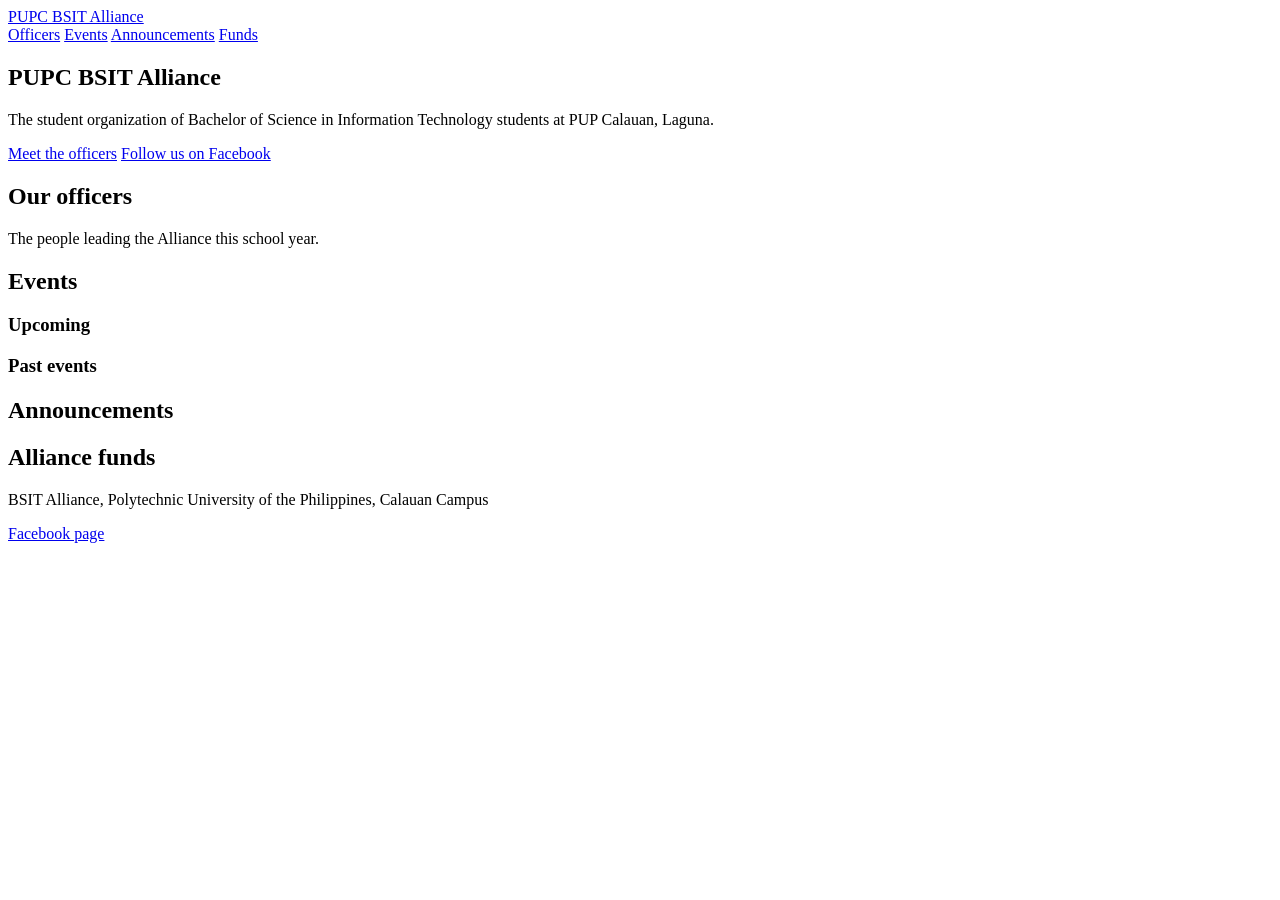
==== index.html @ ad805ae3 "feat: add page structure (hero, officers, events, announcements, funds)" ====
<!DOCTYPE html>
<html lang="en">
<head>
  <meta charset="UTF-8">
  <meta name="viewport" content="width=device-width, initial-scale=1">
  <title>PUPC BSIT Alliance</title>
  <meta name="description" content="Official website of the BSIT Alliance, Polytechnic University of the Philippines Calauan campus.">
  <link rel="preconnect" href="https://fonts.googleapis.com">
  <link rel="preconnect" href="https://fonts.gstatic.com" crossorigin>
  <link href="https://fonts.googleapis.com/css2?family=Sora:wght@600;700;800&family=Source+Sans+3:wght@400;600&display=swap" rel="stylesheet">
  <link rel="stylesheet" href="css/style.css">
</head>
<body>
  <header class="topbar">
    <a class="brand" href="#top">PUPC BSIT Alliance</a>
    <nav aria-label="Main">
      <a href="#officers">Officers</a>
      <a href="#events">Events</a>
      <a href="#announcements">Announcements</a>
      <a href="#funds">Funds</a>
    </nav>
  </header>

  <main id="top">
    <section class="hero">
      <div class="wrap">
        <h1>PUPC BSIT Alliance</h1>
        <p class="lead">The student organization of Bachelor of Science in Information Technology students at PUP Calauan, Laguna.</p>
        <div class="actions">
          <a class="btn primary" href="#officers">Meet the officers</a>
          <a class="btn" id="fb-link" href="#" target="_blank" rel="noopener">Follow us on Facebook</a>
        </div>
      </div>
    </section>

    <section id="officers" class="section wrap">
      <h2>Our officers</h2>
      <p class="section-note">The people leading the Alliance this school year.</p>
      <div id="officer-grid" class="officer-grid"></div>
    </section>

    <section id="events" class="section band">
      <div class="wrap">
        <h2>Events</h2>
        <h3>Upcoming</h3>
        <ul id="events-upcoming" class="event-list"></ul>
        <h3>Past events</h3>
        <ul id="events-done" class="event-list"></ul>
      </div>
    </section>

    <section id="announcements" class="section wrap">
      <h2>Announcements</h2>
      <div id="announcement-list"></div>
    </section>

    <section id="funds" class="section band">
      <div class="wrap">
        <h2>Alliance funds</h2>
        <p class="section-note" id="funds-note"></p>
        <dl id="funds-summary" class="funds"></dl>
      </div>
    </section>
  </main>

  <footer class="footer">
    <div class="wrap">
      <p>BSIT Alliance, Polytechnic University of the Philippines, Calauan Campus</p>
      <p><a id="fb-link-footer" href="#" target="_blank" rel="noopener">Facebook page</a></p>
    </div>
  </footer>

  <script src="data/data.js"></script>
  <script src="js/main.js"></script>
</body>
</html>
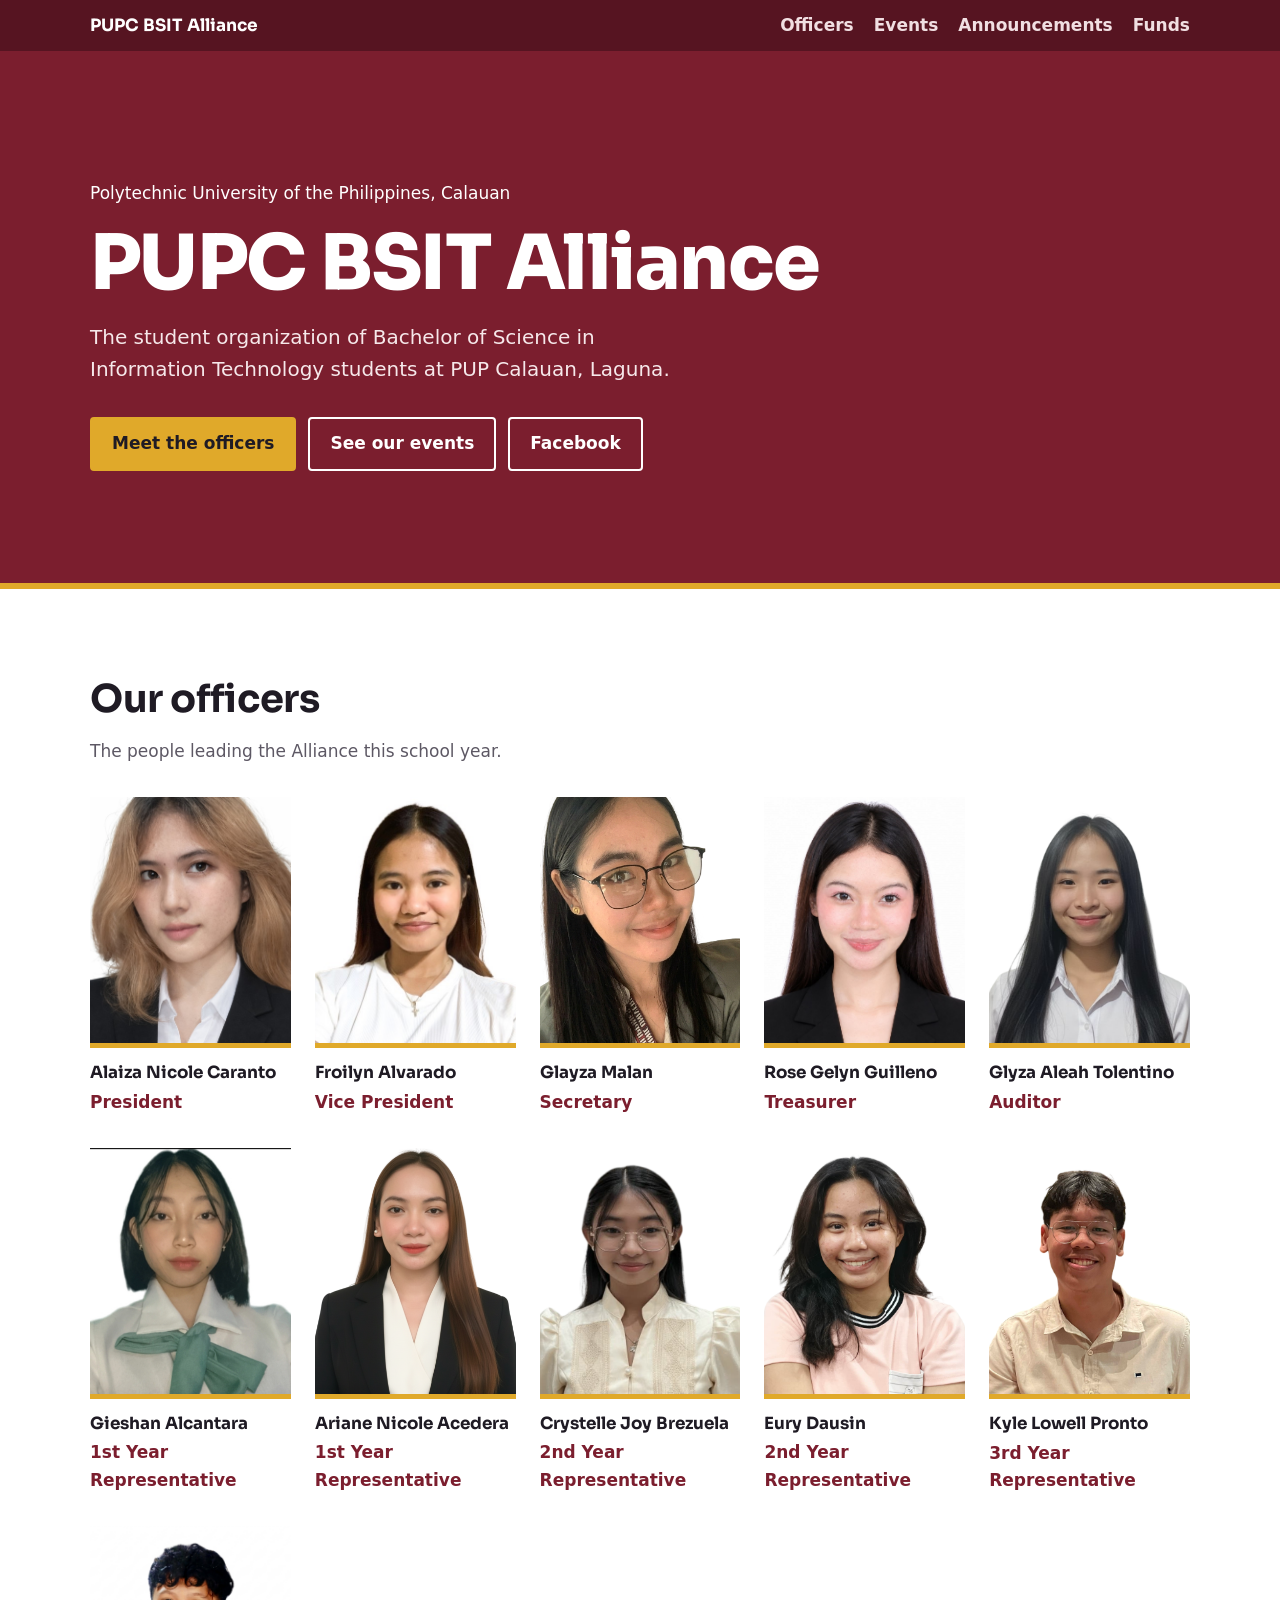
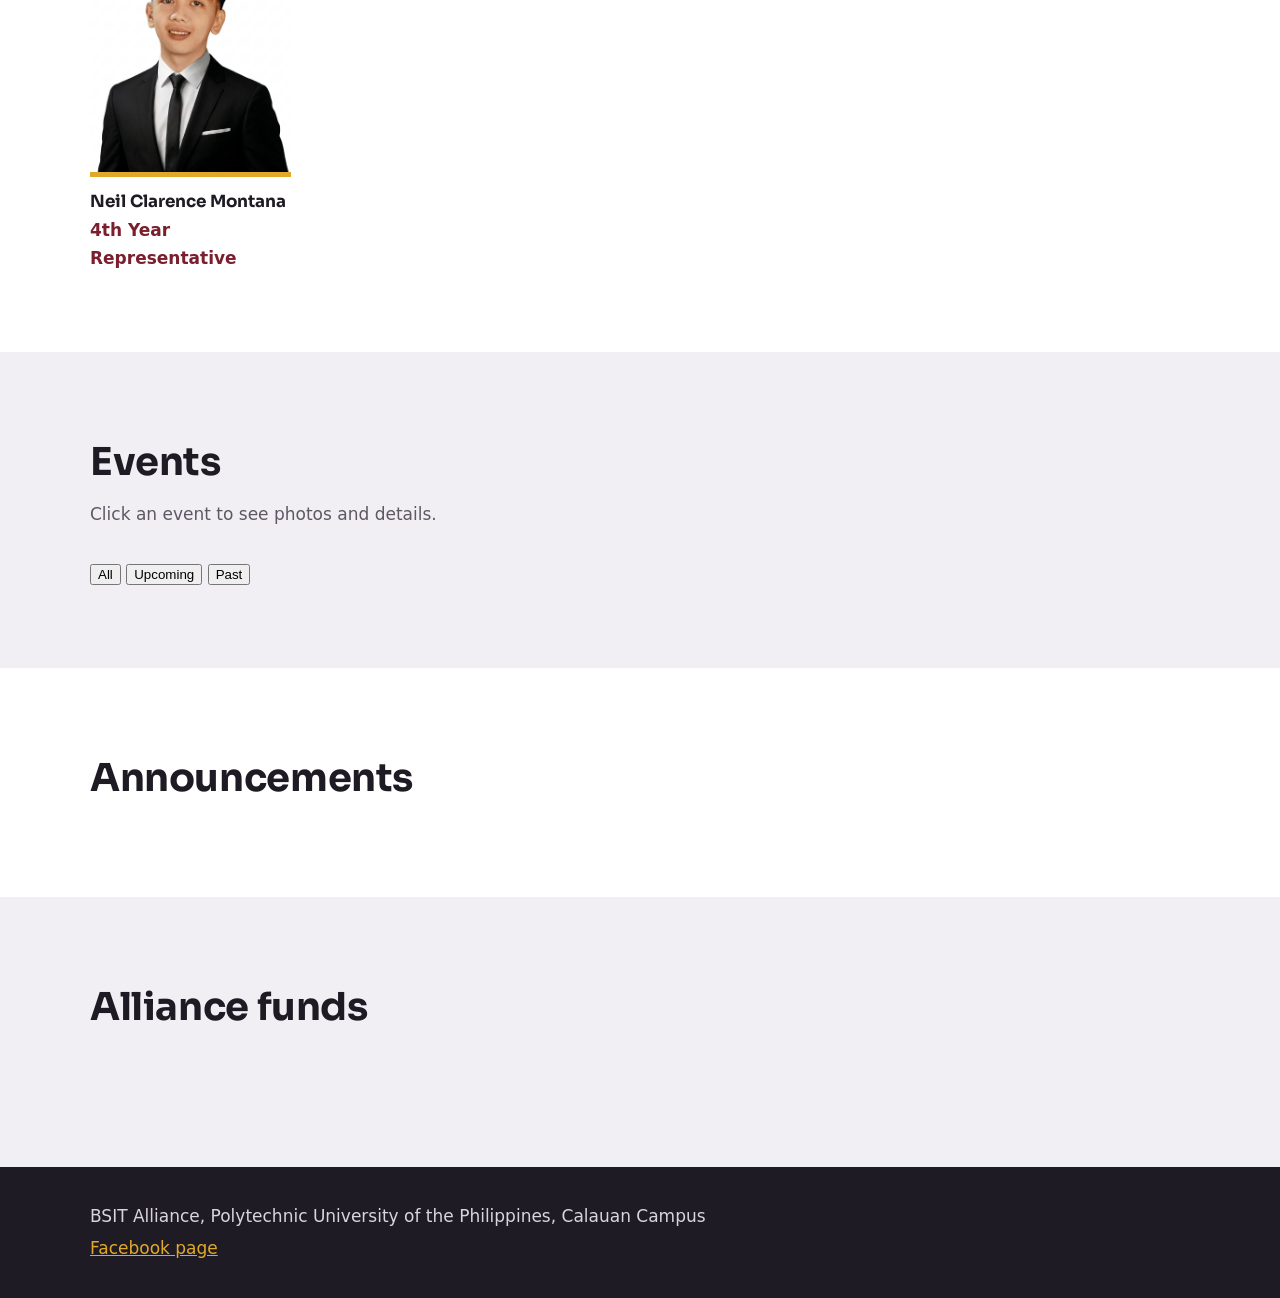
==== commit f880288b: "add hero motto, event modal, funds bar markup" ====
--- a/index.html
+++ b/index.html
@@ -11,6 +11,7 @@
   <link rel="stylesheet" href="css/style.css">
 </head>
 <body>
+  <div id="progress" aria-hidden="true"></div>
   <header class="topbar">
     <a class="brand" href="#top">PUPC BSIT Alliance</a>
     <nav aria-label="Main">
@@ -22,43 +23,52 @@
   </header>
 
   <main id="top">
-    <section class="hero">
-      <div class="wrap">
+    <section class="hero" id="hero">
+      <div class="glyphs" id="glyphs" aria-hidden="true"></div>
+      <div class="wrap hero-inner">
+        <p class="eyebrow">Polytechnic University of the Philippines, Calauan</p>
         <h1>PUPC BSIT Alliance</h1>
+        <p class="motto" id="motto" aria-label="Our motto"></p>
         <p class="lead">The student organization of Bachelor of Science in Information Technology students at PUP Calauan, Laguna.</p>
         <div class="actions">
           <a class="btn primary" href="#officers">Meet the officers</a>
-          <a class="btn" id="fb-link" href="#" target="_blank" rel="noopener">Follow us on Facebook</a>
+          <a class="btn" href="#events">See our events</a>
+          <a class="btn" id="fb-link" href="#" target="_blank" rel="noopener">Facebook</a>
         </div>
       </div>
     </section>
 
-    <section id="officers" class="section wrap">
+    <section id="officers" class="section wrap reveal">
       <h2>Our officers</h2>
       <p class="section-note">The people leading the Alliance this school year.</p>
       <div id="officer-grid" class="officer-grid"></div>
     </section>
 
     <section id="events" class="section band">
-      <div class="wrap">
+      <div class="wrap reveal">
         <h2>Events</h2>
-        <h3>Upcoming</h3>
-        <ul id="events-upcoming" class="event-list"></ul>
-        <h3>Past events</h3>
-        <ul id="events-done" class="event-list"></ul>
+        <p class="section-note">Click an event to see photos and details.</p>
+        <div class="tabs" role="group" aria-label="Filter events">
+          <button class="tab on" data-filter="all">All</button>
+          <button class="tab" data-filter="upcoming">Upcoming</button>
+          <button class="tab" data-filter="done">Past</button>
+        </div>
+        <div id="event-grid" class="event-grid"></div>
       </div>
     </section>
 
-    <section id="announcements" class="section wrap">
+    <section id="announcements" class="section wrap reveal">
       <h2>Announcements</h2>
       <div id="announcement-list"></div>
     </section>
 
     <section id="funds" class="section band">
-      <div class="wrap">
+      <div class="wrap reveal">
         <h2>Alliance funds</h2>
         <p class="section-note" id="funds-note"></p>
         <dl id="funds-summary" class="funds"></dl>
+        <div class="bar" aria-hidden="true"><i id="funds-bar"></i></div>
+        <p class="bar-label" id="funds-bar-label"></p>
       </div>
     </section>
   </main>
@@ -70,7 +80,23 @@
     </div>
   </footer>
 
+  <div class="modal" id="modal" hidden>
+    <div class="modal-box" role="dialog" aria-modal="true" aria-labelledby="m-title">
+      <button class="modal-close" id="m-close" aria-label="Close">&times;</button>
+      <div class="gallery">
+        <div class="g-main" id="g-main"></div>
+        <div class="g-thumbs" id="g-thumbs"></div>
+      </div>
+      <div class="m-text">
+        <span class="pill" id="m-status"></span>
+        <h3 id="m-title"></h3>
+        <p class="meta" id="m-date"></p>
+        <p id="m-desc"></p>
+      </div>
+    </div>
+  </div>
+
   <script src="data/data.js"></script>
   <script src="js/main.js"></script>
 </body>
-</html>
+</html>
--- a/css/style.css
+++ b/css/style.css
@@ -0,0 +1,79 @@
+:root {
+  --maroon: #7b1e2e;
+  --maroon-dark: #561421;
+  --gold: #e0a92a;
+  --ink: #1f1b24;
+  --muted: #5d5864;
+  --mist: #f1eff3;
+  --white: #ffffff;
+  --display: "Sora", "Segoe UI", system-ui, sans-serif;
+  --body: "Source Sans 3", "Segoe UI", system-ui, sans-serif;
+}
+
+*, *::before, *::after { box-sizing: border-box; }
+html { scroll-behavior: smooth; scroll-padding-top: 4.5rem; }
+body { margin: 0; font-family: var(--body); font-size: 1.0625rem; line-height: 1.6; color: var(--ink); background: var(--white); }
+a { color: var(--maroon); }
+:focus-visible { outline: 3px solid var(--gold); outline-offset: 3px; }
+.wrap { width: min(1100px, 100% - 2.5rem); margin-inline: auto; }
+
+/* Top bar */
+.topbar { position: sticky; top: 0; z-index: 10; display: flex; flex-wrap: wrap; align-items: center; justify-content: space-between; gap: .5rem 1.5rem; padding: .75rem max(1.25rem, calc((100% - 1100px) / 2)); background: var(--maroon-dark); }
+.brand { font-family: var(--display); font-weight: 700; color: var(--white); text-decoration: none; }
+.topbar nav { display: flex; flex-wrap: wrap; gap: 1.25rem; }
+.topbar nav a { color: #f1dfe2; text-decoration: none; font-weight: 600; }
+.topbar nav a:hover { color: var(--gold); }
+
+/* Hero */
+.hero { background: var(--maroon); color: var(--white); padding: clamp(3.5rem, 10vw, 7rem) 0; border-bottom: 6px solid var(--gold); }
+.hero h1 { font-family: var(--display); font-weight: 800; font-size: clamp(2.4rem, 7vw, 4.75rem); line-height: 1.05; margin: 0 0 1rem; letter-spacing: -0.02em; }
+.lead { max-width: 38rem; font-size: 1.25rem; margin: 0 0 2rem; color: #f6e8ea; }
+.actions { display: flex; flex-wrap: wrap; gap: .75rem; }
+.btn { display: inline-block; padding: .7rem 1.25rem; border: 2px solid var(--white); border-radius: 4px; color: var(--white); font-weight: 600; text-decoration: none; }
+.btn:hover { background: rgba(255,255,255,.14); }
+.btn.primary { background: var(--gold); border-color: var(--gold); color: var(--ink); }
+.btn.primary:hover { background: #f0bb44; }
+
+/* Sections */
+.section { padding: clamp(3rem, 7vw, 5rem) 0; }
+.section.wrap { padding-inline: 0; }
+.band { background: var(--mist); }
+h2 { font-family: var(--display); font-size: clamp(1.7rem, 4vw, 2.4rem); margin: 0 0 .5rem; letter-spacing: -0.01em; }
+h3 { font-family: var(--display); font-size: 1.15rem; margin: 2rem 0 .75rem; }
+.section-note { color: var(--muted); margin: 0 0 2rem; max-width: 38rem; }
+.empty { color: var(--muted); }
+
+/* Officers */
+.officer-grid { display: grid; grid-template-columns: repeat(auto-fill, minmax(190px, 1fr)); gap: 2rem 1.5rem; }
+.officer { margin: 0; }
+.officer-photo { aspect-ratio: 4 / 5; background: var(--maroon); border-bottom: 5px solid var(--gold); display: grid; place-items: center; overflow: hidden; }
+.officer-photo img { width: 100%; height: 100%; object-fit: cover; display: block; }
+.officer-initials { font-family: var(--display); font-weight: 700; font-size: 2.75rem; color: #f1dfe2; }
+.officer figcaption { padding-top: .75rem; display: flex; flex-direction: column; gap: .1rem; }
+.officer-name { font-family: var(--display); font-size: 1.05rem; }
+.officer-position { color: var(--maroon); font-weight: 600; }
+
+/* Events */
+.event-list { list-style: none; margin: 0; padding: 0; border-top: 1px solid #d6d2da; }
+.event-list li { display: flex; flex-wrap: wrap; justify-content: space-between; gap: .25rem 1.5rem; padding: .9rem 0; border-bottom: 1px solid #d6d2da; }
+.event-title { font-weight: 600; }
+.event-date { color: var(--muted); }
+
+/* Announcements */
+.announcement { padding: 1.25rem 0; border-bottom: 1px solid #e2dfe5; max-width: 42rem; }
+.announcement h3 { margin: 0 0 .25rem; }
+.announcement p { margin: .25rem 0; }
+.meta { color: var(--muted); font-size: .95rem; }
+
+/* Funds */
+.funds { display: grid; grid-template-columns: repeat(auto-fit, minmax(210px, 1fr)); gap: 1rem; margin: 0; }
+.funds div { background: var(--white); border-left: 5px solid var(--maroon); padding: 1rem 1.25rem; }
+.funds dt { color: var(--muted); font-weight: 600; }
+.funds dd { margin: .25rem 0 0; font-family: var(--display); font-weight: 700; font-size: 1.7rem; }
+
+/* Footer */
+.footer { background: var(--ink); color: #d9d5de; padding: 2rem 0; }
+.footer p { margin: .25rem 0; }
+.footer a { color: var(--gold); }
+
+@media (prefers-reduced-motion: reduce) { html { scroll-behavior: auto; } }
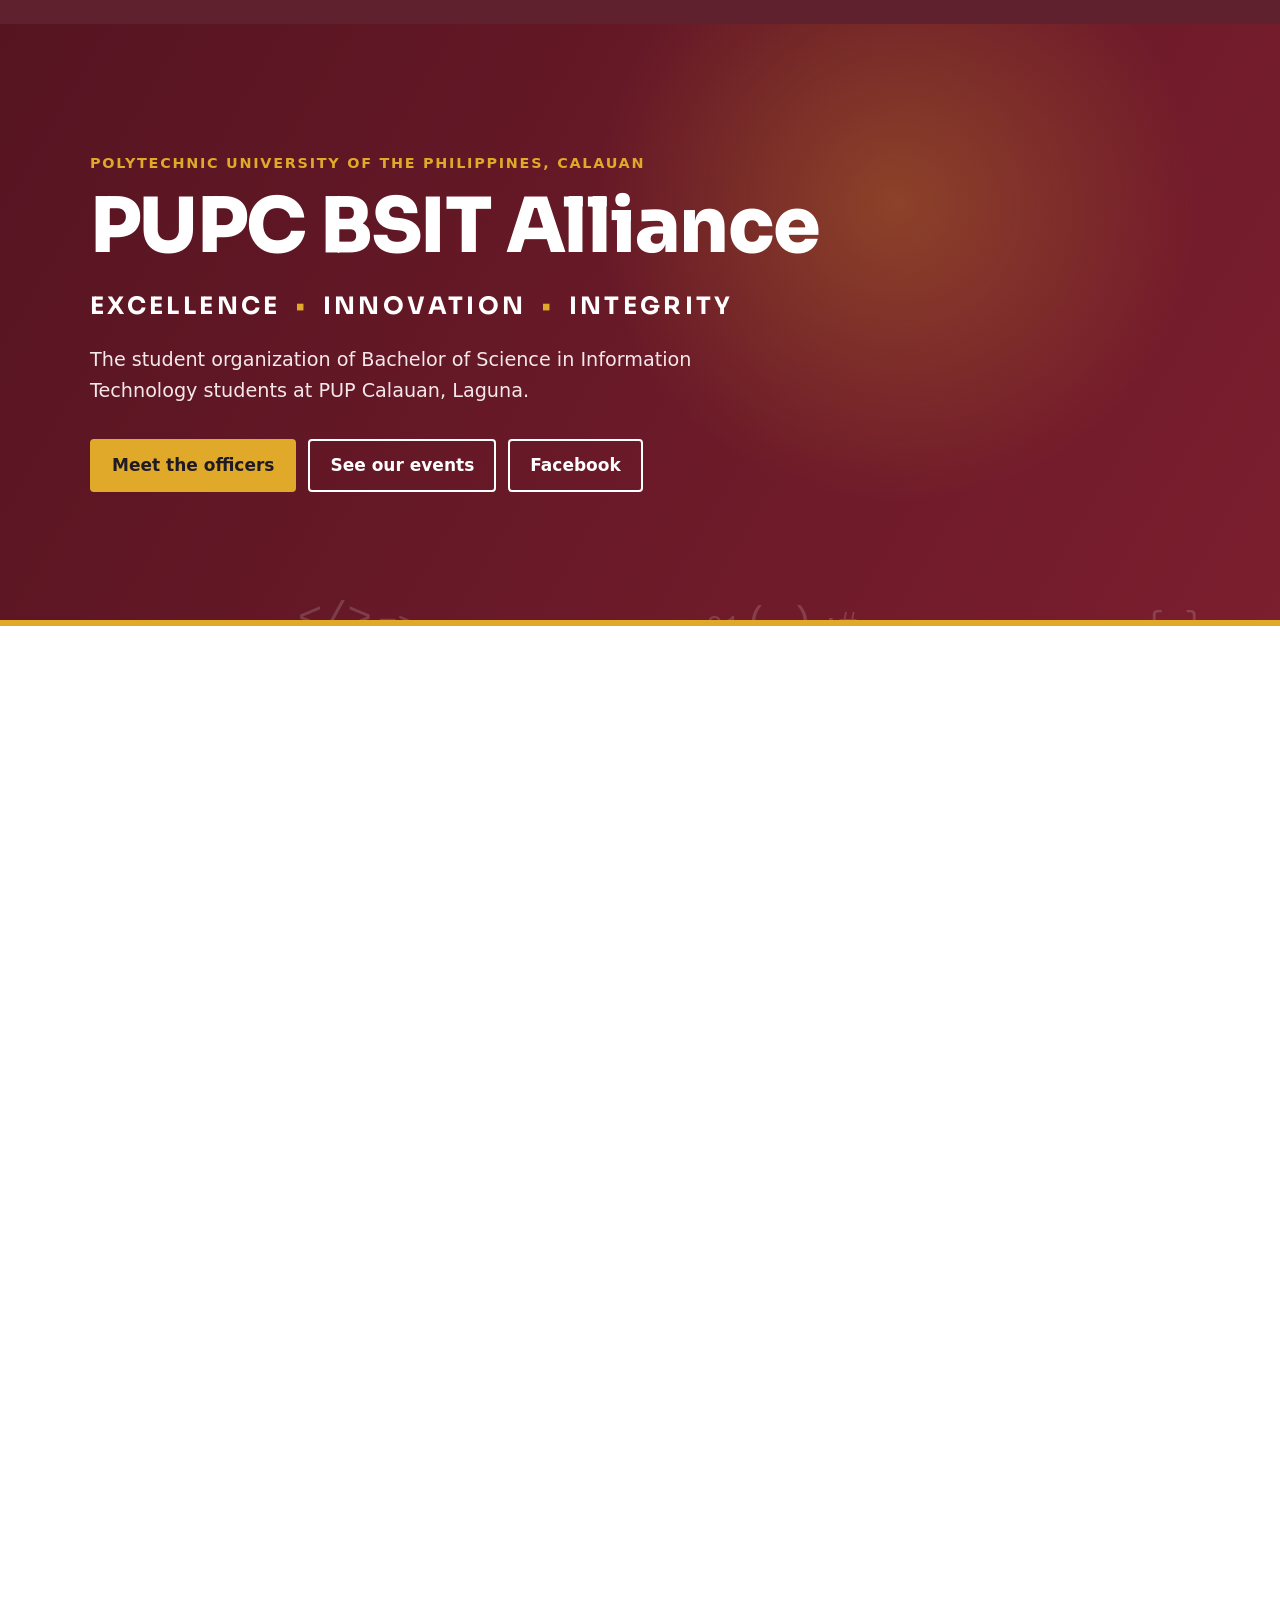
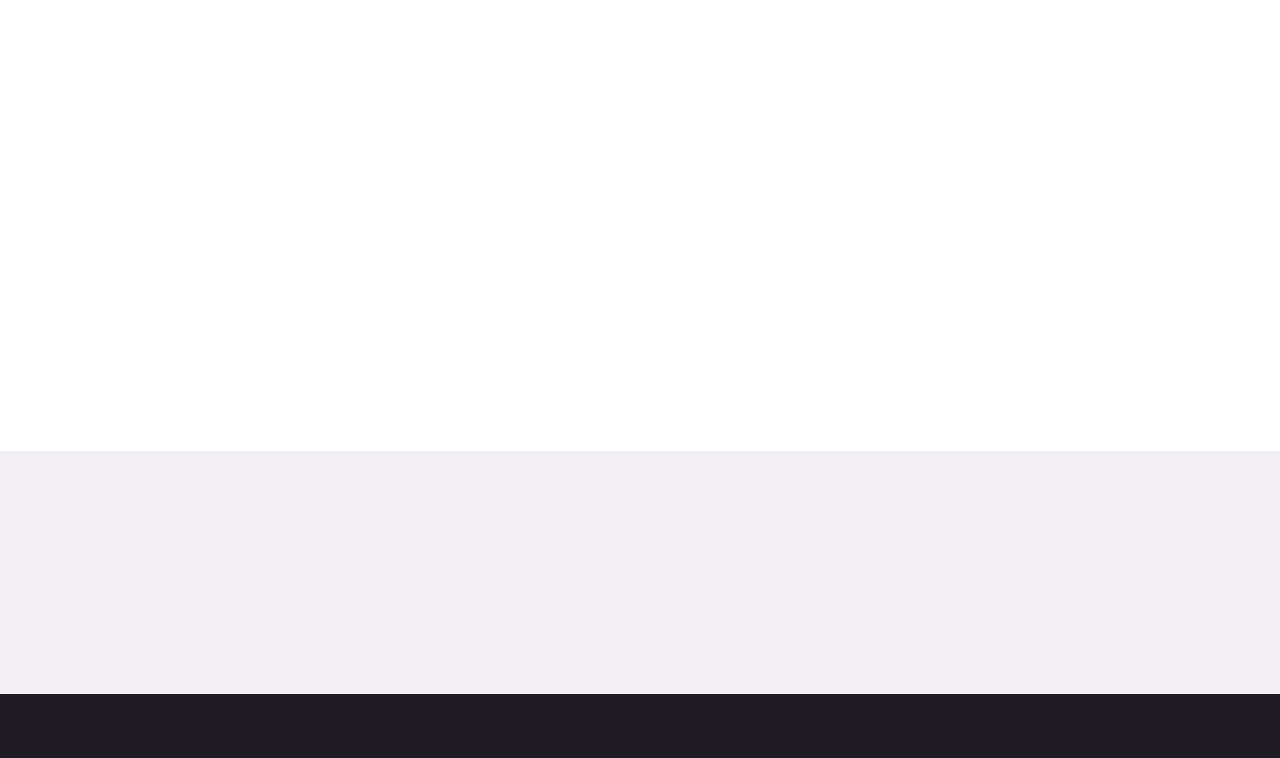
==== commit a7fa374b: "refactor: keep landing page to hero, officers, and announcements" ====
--- a/index.html
+++ b/index.html
@@ -11,16 +11,7 @@
   <link rel="stylesheet" href="css/style.css">
 </head>
 <body>
-  <div id="progress" aria-hidden="true"></div>
-  <header class="topbar">
-    <a class="brand" href="#top">PUPC BSIT Alliance</a>
-    <nav aria-label="Main">
-      <a href="#officers">Officers</a>
-      <a href="#events">Events</a>
-      <a href="#announcements">Announcements</a>
-      <a href="#funds">Funds</a>
-    </nav>
-  </header>
+  <header class="topbar" id="site-header"></header>
 
   <main id="top">
     <section class="hero" id="hero">
@@ -32,7 +23,7 @@
         <p class="lead">The student organization of Bachelor of Science in Information Technology students at PUP Calauan, Laguna.</p>
         <div class="actions">
           <a class="btn primary" href="#officers">Meet the officers</a>
-          <a class="btn" href="#events">See our events</a>
+          <a class="btn" href="events.html">See our events</a>
           <a class="btn" id="fb-link" href="#" target="_blank" rel="noopener">Facebook</a>
         </div>
       </div>
@@ -44,57 +35,15 @@
       <div id="officer-grid" class="officer-grid"></div>
     </section>
 
-    <section id="events" class="section band">
+    <section id="announcements" class="section band">
       <div class="wrap reveal">
-        <h2>Events</h2>
-        <p class="section-note">Click an event to see photos and details.</p>
-        <div class="tabs" role="group" aria-label="Filter events">
-          <button class="tab on" data-filter="all">All</button>
-          <button class="tab" data-filter="upcoming">Upcoming</button>
-          <button class="tab" data-filter="done">Past</button>
-        </div>
-        <div id="event-grid" class="event-grid"></div>
-      </div>
-    </section>
-
-    <section id="announcements" class="section wrap reveal">
-      <h2>Announcements</h2>
-      <div id="announcement-list"></div>
-    </section>
-
-    <section id="funds" class="section band">
-      <div class="wrap reveal">
-        <h2>Alliance funds</h2>
-        <p class="section-note" id="funds-note"></p>
-        <dl id="funds-summary" class="funds"></dl>
-        <div class="bar" aria-hidden="true"><i id="funds-bar"></i></div>
-        <p class="bar-label" id="funds-bar-label"></p>
+        <h2>Announcements</h2>
+        <div id="announcement-list"></div>
       </div>
     </section>
   </main>
 
-  <footer class="footer">
-    <div class="wrap">
-      <p>BSIT Alliance, Polytechnic University of the Philippines, Calauan Campus</p>
-      <p><a id="fb-link-footer" href="#" target="_blank" rel="noopener">Facebook page</a></p>
-    </div>
-  </footer>
-
-  <div class="modal" id="modal" hidden>
-    <div class="modal-box" role="dialog" aria-modal="true" aria-labelledby="m-title">
-      <button class="modal-close" id="m-close" aria-label="Close">&times;</button>
-      <div class="gallery">
-        <div class="g-main" id="g-main"></div>
-        <div class="g-thumbs" id="g-thumbs"></div>
-      </div>
-      <div class="m-text">
-        <span class="pill" id="m-status"></span>
-        <h3 id="m-title"></h3>
-        <p class="meta" id="m-date"></p>
-        <p id="m-desc"></p>
-      </div>
-    </div>
-  </div>
+  <footer class="footer" id="site-footer"></footer>
 
   <script src="data/data.js"></script>
   <script src="js/main.js"></script>
--- a/css/style.css
+++ b/css/style.css
@@ -1,79 +1,96 @@
-:root {
-  --maroon: #7b1e2e;
-  --maroon-dark: #561421;
-  --gold: #e0a92a;
-  --ink: #1f1b24;
-  --muted: #5d5864;
-  --mist: #f1eff3;
-  --white: #ffffff;
-  --display: "Sora", "Segoe UI", system-ui, sans-serif;
-  --body: "Source Sans 3", "Segoe UI", system-ui, sans-serif;
-}
+:root{--maroon:#7b1e2e;--maroon-dark:#561421;--gold:#e0a92a;--ink:#1f1b24;--muted:#5d5864;--mist:#f1eff3;--white:#fff;
+--display:"Sora","Segoe UI",system-ui,sans-serif;--body:"Source Sans 3","Segoe UI",system-ui,sans-serif}
+*,*::before,*::after{box-sizing:border-box}
+html{scroll-behavior:smooth;scroll-padding-top:4.5rem}
+body{margin:0;font-family:var(--body);font-size:1.0625rem;line-height:1.6;color:var(--ink);background:var(--white)}
+a{color:var(--maroon)}
+:focus-visible{outline:3px solid var(--gold);outline-offset:3px}
+.wrap{width:min(1100px,100% - 2.5rem);margin-inline:auto}
+#progress{position:fixed;top:0;left:0;height:4px;width:0;background:var(--gold);z-index:30}
 
-*, *::before, *::after { box-sizing: border-box; }
-html { scroll-behavior: smooth; scroll-padding-top: 4.5rem; }
-body { margin: 0; font-family: var(--body); font-size: 1.0625rem; line-height: 1.6; color: var(--ink); background: var(--white); }
-a { color: var(--maroon); }
-:focus-visible { outline: 3px solid var(--gold); outline-offset: 3px; }
-.wrap { width: min(1100px, 100% - 2.5rem); margin-inline: auto; }
+.topbar{position:sticky;top:0;z-index:20;display:flex;flex-wrap:wrap;align-items:center;justify-content:space-between;gap:.5rem 1.5rem;padding:.75rem max(1.25rem,calc((100% - 1100px)/2));background:rgba(86,20,33,.94);backdrop-filter:blur(6px)}
+.brand{font-family:var(--display);font-weight:700;color:var(--white);text-decoration:none}
+.topbar nav{display:flex;flex-wrap:wrap;gap:1.25rem}
+.topbar nav a{color:#f1dfe2;text-decoration:none;font-weight:600;padding-bottom:2px;border-bottom:2px solid transparent;transition:border-color .2s,color .2s}
+.topbar nav a:hover{color:var(--gold);border-color:var(--gold)}
 
-/* Top bar */
-.topbar { position: sticky; top: 0; z-index: 10; display: flex; flex-wrap: wrap; align-items: center; justify-content: space-between; gap: .5rem 1.5rem; padding: .75rem max(1.25rem, calc((100% - 1100px) / 2)); background: var(--maroon-dark); }
-.brand { font-family: var(--display); font-weight: 700; color: var(--white); text-decoration: none; }
-.topbar nav { display: flex; flex-wrap: wrap; gap: 1.25rem; }
-.topbar nav a { color: #f1dfe2; text-decoration: none; font-weight: 600; }
-.topbar nav a:hover { color: var(--gold); }
+.hero{position:relative;overflow:hidden;color:var(--white);padding:clamp(4rem,11vw,8rem) 0;border-bottom:6px solid var(--gold);
+--mx:70%;--my:30%;background:radial-gradient(500px circle at var(--mx) var(--my),rgba(224,169,42,.28),transparent 60%),linear-gradient(120deg,#561421,#7b1e2e,#3a0e17,#7b1e2e);background-size:100% 100%,300% 300%;animation:shift 16s ease-in-out infinite}
+@keyframes shift{50%{background-position:0 0,100% 50%}}
+.hero-inner{position:relative;z-index:1}
+.eyebrow{margin:0 0 .75rem;color:var(--gold);font-weight:600;letter-spacing:.12em;text-transform:uppercase;font-size:.9rem}
+.hero h1{font-family:var(--display);font-weight:800;font-size:clamp(2.4rem,7vw,4.75rem);line-height:1.05;margin:0 0 1.25rem;letter-spacing:-.02em}
+.motto{display:flex;flex-wrap:wrap;align-items:center;gap:.4rem .9rem;margin:0 0 1.25rem;font-family:var(--display);font-weight:700;font-size:clamp(1rem,2.6vw,1.5rem);letter-spacing:.14em}
+.motto span{opacity:0;transform:translateY(12px);animation:rise .7s forwards}
+.motto .dot{color:var(--gold)}
+@keyframes rise{to{opacity:1;transform:none}}
+.lead{max-width:38rem;font-size:1.2rem;margin:0 0 2rem;color:#f6e8ea}
+.actions{display:flex;flex-wrap:wrap;gap:.75rem}
+.btn{display:inline-block;padding:.7rem 1.25rem;border:2px solid var(--white);border-radius:4px;color:var(--white);font-weight:600;text-decoration:none;transition:transform .2s,background .2s}
+.btn:hover{background:rgba(255,255,255,.16);transform:translateY(-3px)}
+.btn.primary{background:var(--gold);border-color:var(--gold);color:var(--ink)}
+.btn.primary:hover{background:#f0bb44}
+.glyphs{position:absolute;inset:0;pointer-events:none}
+.glyphs span{position:absolute;bottom:-2rem;font-family:ui-monospace,Consolas,monospace;color:rgba(255,255,255,.16);animation:float linear infinite}
+@keyframes float{to{transform:translateY(-120vh) rotate(25deg)}}
 
-/* Hero */
-.hero { background: var(--maroon); color: var(--white); padding: clamp(3.5rem, 10vw, 7rem) 0; border-bottom: 6px solid var(--gold); }
-.hero h1 { font-family: var(--display); font-weight: 800; font-size: clamp(2.4rem, 7vw, 4.75rem); line-height: 1.05; margin: 0 0 1rem; letter-spacing: -0.02em; }
-.lead { max-width: 38rem; font-size: 1.25rem; margin: 0 0 2rem; color: #f6e8ea; }
-.actions { display: flex; flex-wrap: wrap; gap: .75rem; }
-.btn { display: inline-block; padding: .7rem 1.25rem; border: 2px solid var(--white); border-radius: 4px; color: var(--white); font-weight: 600; text-decoration: none; }
-.btn:hover { background: rgba(255,255,255,.14); }
-.btn.primary { background: var(--gold); border-color: var(--gold); color: var(--ink); }
-.btn.primary:hover { background: #f0bb44; }
+.section{padding:clamp(3rem,7vw,5rem) 0}.section.wrap{padding-inline:0}
+.band{background:var(--mist)}
+h2{font-family:var(--display);font-size:clamp(1.7rem,4vw,2.4rem);margin:0 0 .5rem;letter-spacing:-.01em}
+h2::after{content:"";display:block;width:56px;height:5px;background:var(--gold);margin-top:.5rem}
+h3{font-family:var(--display);font-size:1.15rem;margin:0 0 .5rem}
+.section-note{color:var(--muted);margin:.75rem 0 1.75rem;max-width:38rem}
+.empty,.meta{color:var(--muted)}
+.reveal{opacity:0;transform:translateY(28px);transition:opacity .7s,transform .7s}.reveal.in{opacity:1;transform:none}
 
-/* Sections */
-.section { padding: clamp(3rem, 7vw, 5rem) 0; }
-.section.wrap { padding-inline: 0; }
-.band { background: var(--mist); }
-h2 { font-family: var(--display); font-size: clamp(1.7rem, 4vw, 2.4rem); margin: 0 0 .5rem; letter-spacing: -0.01em; }
-h3 { font-family: var(--display); font-size: 1.15rem; margin: 2rem 0 .75rem; }
-.section-note { color: var(--muted); margin: 0 0 2rem; max-width: 38rem; }
-.empty { color: var(--muted); }
+.officer-grid{display:grid;grid-template-columns:repeat(auto-fill,minmax(190px,1fr));gap:2rem 1.5rem}
+.officer{margin:0;perspective:700px}
+.officer-card{transform:rotateX(var(--rx,0)) rotateY(var(--ry,0));transition:transform .15s,box-shadow .3s}
+.officer:hover .officer-card{box-shadow:0 18px 30px rgba(86,20,33,.28)}
+.officer-photo{position:relative;aspect-ratio:4/5;background:var(--maroon);border-bottom:5px solid var(--gold);display:grid;place-items:center;overflow:hidden}
+.officer-photo img{width:100%;height:100%;object-fit:cover;display:block;transition:transform .5s}
+.officer:hover img{transform:scale(1.07)}
+.officer-initials{font-family:var(--display);font-weight:700;font-size:2.75rem;color:#f1dfe2}
+.officer figcaption{padding:.75rem .25rem 0;display:flex;flex-direction:column}
+.officer-name{font-family:var(--display);font-size:1.05rem}
+.officer-position{color:var(--maroon);font-weight:600}
 
-/* Officers */
-.officer-grid { display: grid; grid-template-columns: repeat(auto-fill, minmax(190px, 1fr)); gap: 2rem 1.5rem; }
-.officer { margin: 0; }
-.officer-photo { aspect-ratio: 4 / 5; background: var(--maroon); border-bottom: 5px solid var(--gold); display: grid; place-items: center; overflow: hidden; }
-.officer-photo img { width: 100%; height: 100%; object-fit: cover; display: block; }
-.officer-initials { font-family: var(--display); font-weight: 700; font-size: 2.75rem; color: #f1dfe2; }
-.officer figcaption { padding-top: .75rem; display: flex; flex-direction: column; gap: .1rem; }
-.officer-name { font-family: var(--display); font-size: 1.05rem; }
-.officer-position { color: var(--maroon); font-weight: 600; }
+.tabs{display:flex;flex-wrap:wrap;gap:.5rem;margin-bottom:1.5rem}
+.tab{font:600 1rem var(--body);padding:.45rem 1.1rem;border:2px solid var(--maroon);background:transparent;color:var(--maroon);border-radius:999px;cursor:pointer;transition:background .2s,color .2s}
+.tab.on,.tab:hover{background:var(--maroon);color:var(--white)}
+.event-grid{display:grid;grid-template-columns:repeat(auto-fill,minmax(280px,1fr));gap:1.5rem}
+.event-card{display:flex;flex-direction:column;text-align:left;font:inherit;color:inherit;padding:0;border:0;background:var(--white);cursor:pointer;box-shadow:0 2px 8px rgba(31,27,36,.12);transition:transform .25s,box-shadow .25s;overflow:hidden}
+.event-card:hover{transform:translateY(-6px);box-shadow:0 16px 28px rgba(31,27,36,.2)}
+.cover{position:relative;aspect-ratio:16/10;background:linear-gradient(135deg,var(--maroon),var(--maroon-dark));background-size:cover;background-position:center;display:grid;place-items:center;font-family:var(--display);font-weight:800;font-size:3rem;color:rgba(255,255,255,.35)}
+.pill{display:inline-block;padding:.15rem .7rem;border-radius:999px;font-size:.8rem;font-weight:700;letter-spacing:.04em;text-transform:uppercase;background:var(--gold);color:var(--ink)}
+.pill.done{background:var(--ink);color:var(--white)}
+.cover .pill{position:absolute;top:.75rem;left:.75rem}
+.event-body{padding:1rem 1.1rem 1.25rem}
+.event-body .meta{margin:0 0 .5rem;font-size:.95rem}
+.more{color:var(--maroon);font-weight:600}
+.event-card:hover .more{text-decoration:underline}
 
-/* Events */
-.event-list { list-style: none; margin: 0; padding: 0; border-top: 1px solid #d6d2da; }
-.event-list li { display: flex; flex-wrap: wrap; justify-content: space-between; gap: .25rem 1.5rem; padding: .9rem 0; border-bottom: 1px solid #d6d2da; }
-.event-title { font-weight: 600; }
-.event-date { color: var(--muted); }
+.modal{position:fixed;inset:0;z-index:40;display:grid;place-items:center;padding:1rem;background:rgba(20,10,14,.78)}
+.modal[hidden]{display:none}
+.modal-box{position:relative;width:min(860px,100%);max-height:92vh;overflow:auto;background:var(--white);animation:pop .3s}
+@keyframes pop{from{opacity:0;transform:scale(.94)}}
+.modal-close{position:absolute;top:.5rem;right:.5rem;z-index:2;width:2.4rem;height:2.4rem;border:0;border-radius:50%;background:rgba(31,27,36,.75);color:var(--white);font-size:1.5rem;line-height:1;cursor:pointer}
+.g-main{aspect-ratio:16/9;background:linear-gradient(135deg,var(--maroon),var(--maroon-dark));background-size:cover;background-position:center;display:grid;place-items:center;color:rgba(255,255,255,.6);font-family:var(--display);padding:1rem;text-align:center}
+.g-thumbs{display:flex;gap:.5rem;padding:.6rem;background:var(--ink)}
+.g-thumbs button{width:84px;height:56px;border:2px solid transparent;padding:0;background:var(--maroon) center/cover;cursor:pointer;opacity:.65;transition:opacity .2s,border-color .2s}
+.g-thumbs button.on,.g-thumbs button:hover{opacity:1;border-color:var(--gold)}
+.m-text{padding:1.25rem 1.5rem 1.75rem}.m-text h3{font-size:1.5rem;margin:.6rem 0 .25rem}
 
-/* Announcements */
-.announcement { padding: 1.25rem 0; border-bottom: 1px solid #e2dfe5; max-width: 42rem; }
-.announcement h3 { margin: 0 0 .25rem; }
-.announcement p { margin: .25rem 0; }
-.meta { color: var(--muted); font-size: .95rem; }
+.announcement{padding:1.25rem 0 1.25rem 1.25rem;border-left:5px solid var(--gold);margin-bottom:1rem;max-width:42rem}
+.announcement p{margin:.25rem 0}
+.funds{display:grid;grid-template-columns:repeat(auto-fit,minmax(210px,1fr));gap:1rem;margin:0}
+.funds div{background:var(--white);border-left:5px solid var(--maroon);padding:1rem 1.25rem;transition:transform .25s}
+.funds div:hover{transform:translateY(-4px)}
+.funds dt{color:var(--muted);font-weight:600}
+.funds dd{margin:.25rem 0 0;font-family:var(--display);font-weight:700;font-size:1.7rem}
+.bar{height:14px;margin-top:1.5rem;background:#d9d5de;border-radius:999px;overflow:hidden}
+.bar i{display:block;height:100%;width:0;background:linear-gradient(90deg,var(--maroon),var(--gold));transition:width 1.4s ease}
+.bar-label{margin:.5rem 0 0;color:var(--muted)}
+.footer{background:var(--ink);color:#d9d5de;padding:2rem 0}.footer p{margin:.25rem 0}.footer a{color:var(--gold)}
 
-/* Funds */
-.funds { display: grid; grid-template-columns: repeat(auto-fit, minmax(210px, 1fr)); gap: 1rem; margin: 0; }
-.funds div { background: var(--white); border-left: 5px solid var(--maroon); padding: 1rem 1.25rem; }
-.funds dt { color: var(--muted); font-weight: 600; }
-.funds dd { margin: .25rem 0 0; font-family: var(--display); font-weight: 700; font-size: 1.7rem; }
-
-/* Footer */
-.footer { background: var(--ink); color: #d9d5de; padding: 2rem 0; }
-.footer p { margin: .25rem 0; }
-.footer a { color: var(--gold); }
-
-@media (prefers-reduced-motion: reduce) { html { scroll-behavior: auto; } }
+@media (prefers-reduced-motion:reduce){html{scroll-behavior:auto}*,*::before,*::after{animation:none!important;transition:none!important}.reveal{opacity:1;transform:none}.motto span{opacity:1;transform:none}.glyphs{display:none}}
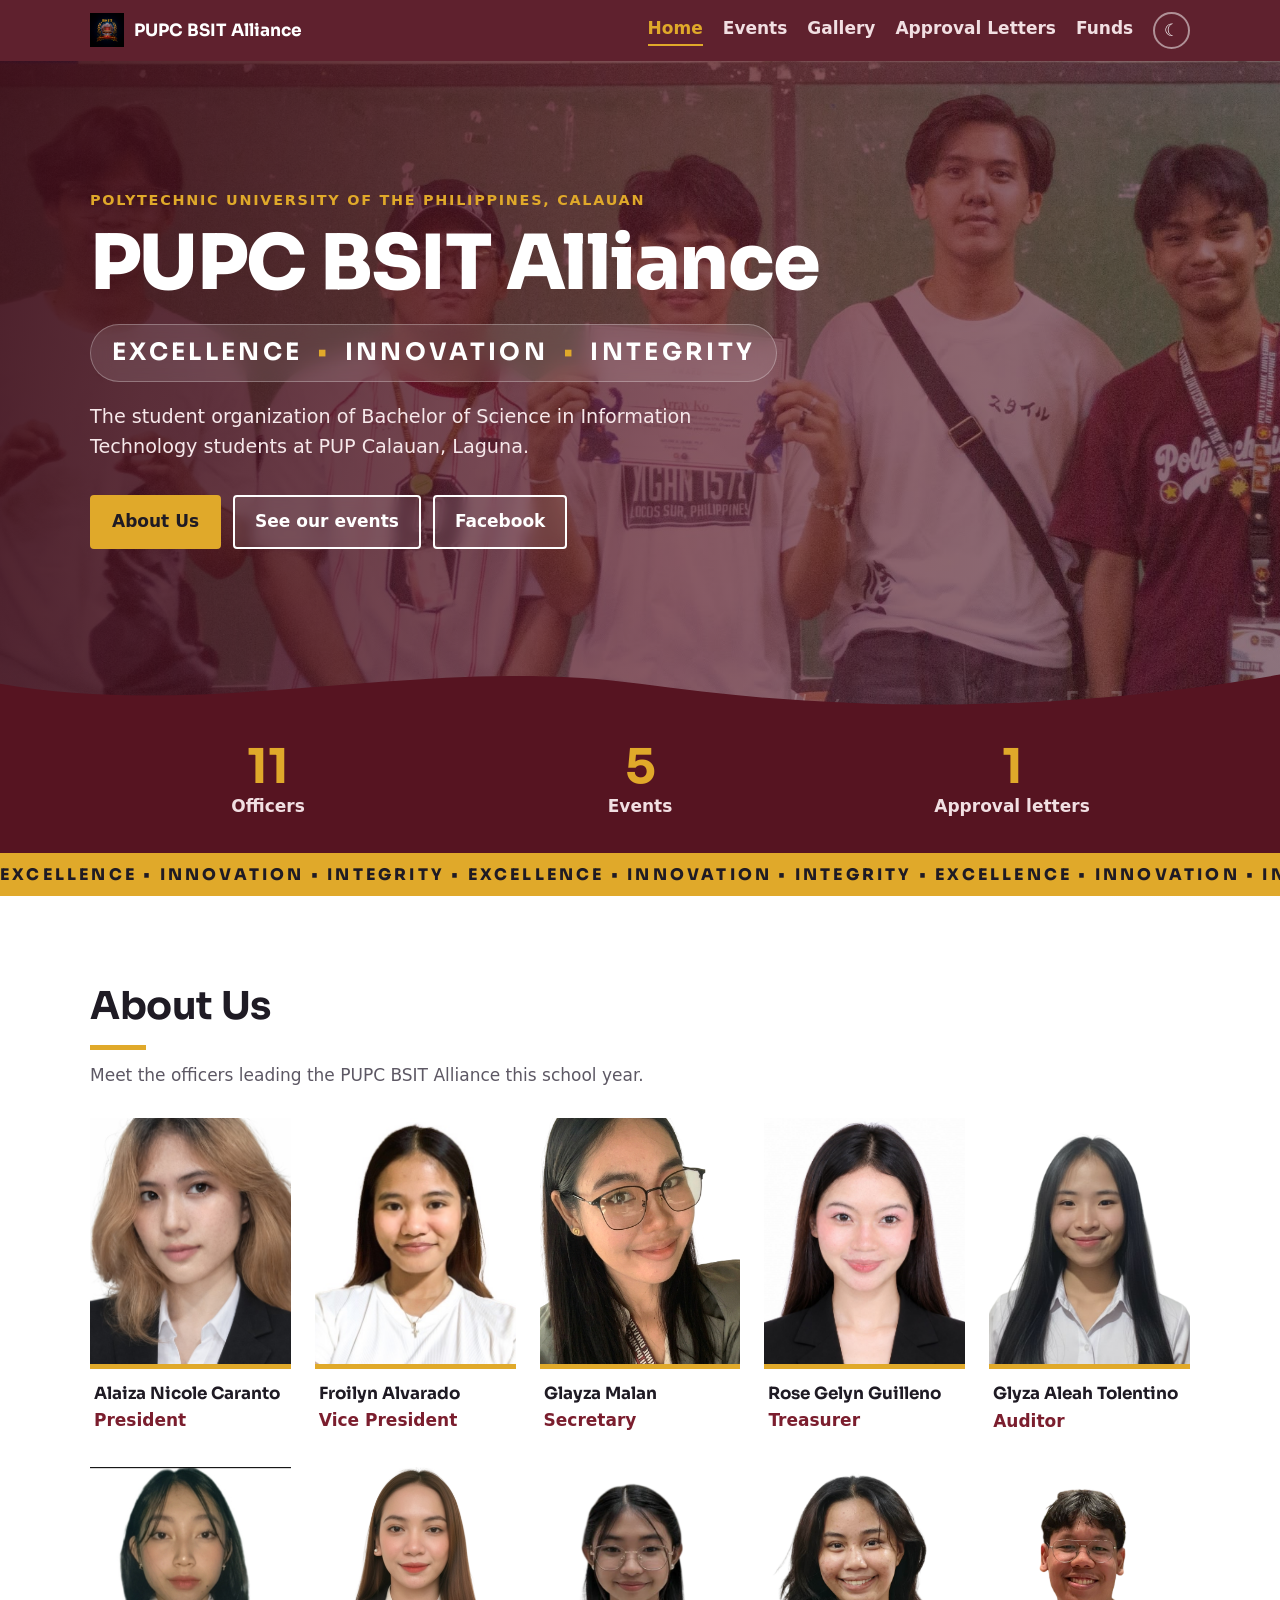
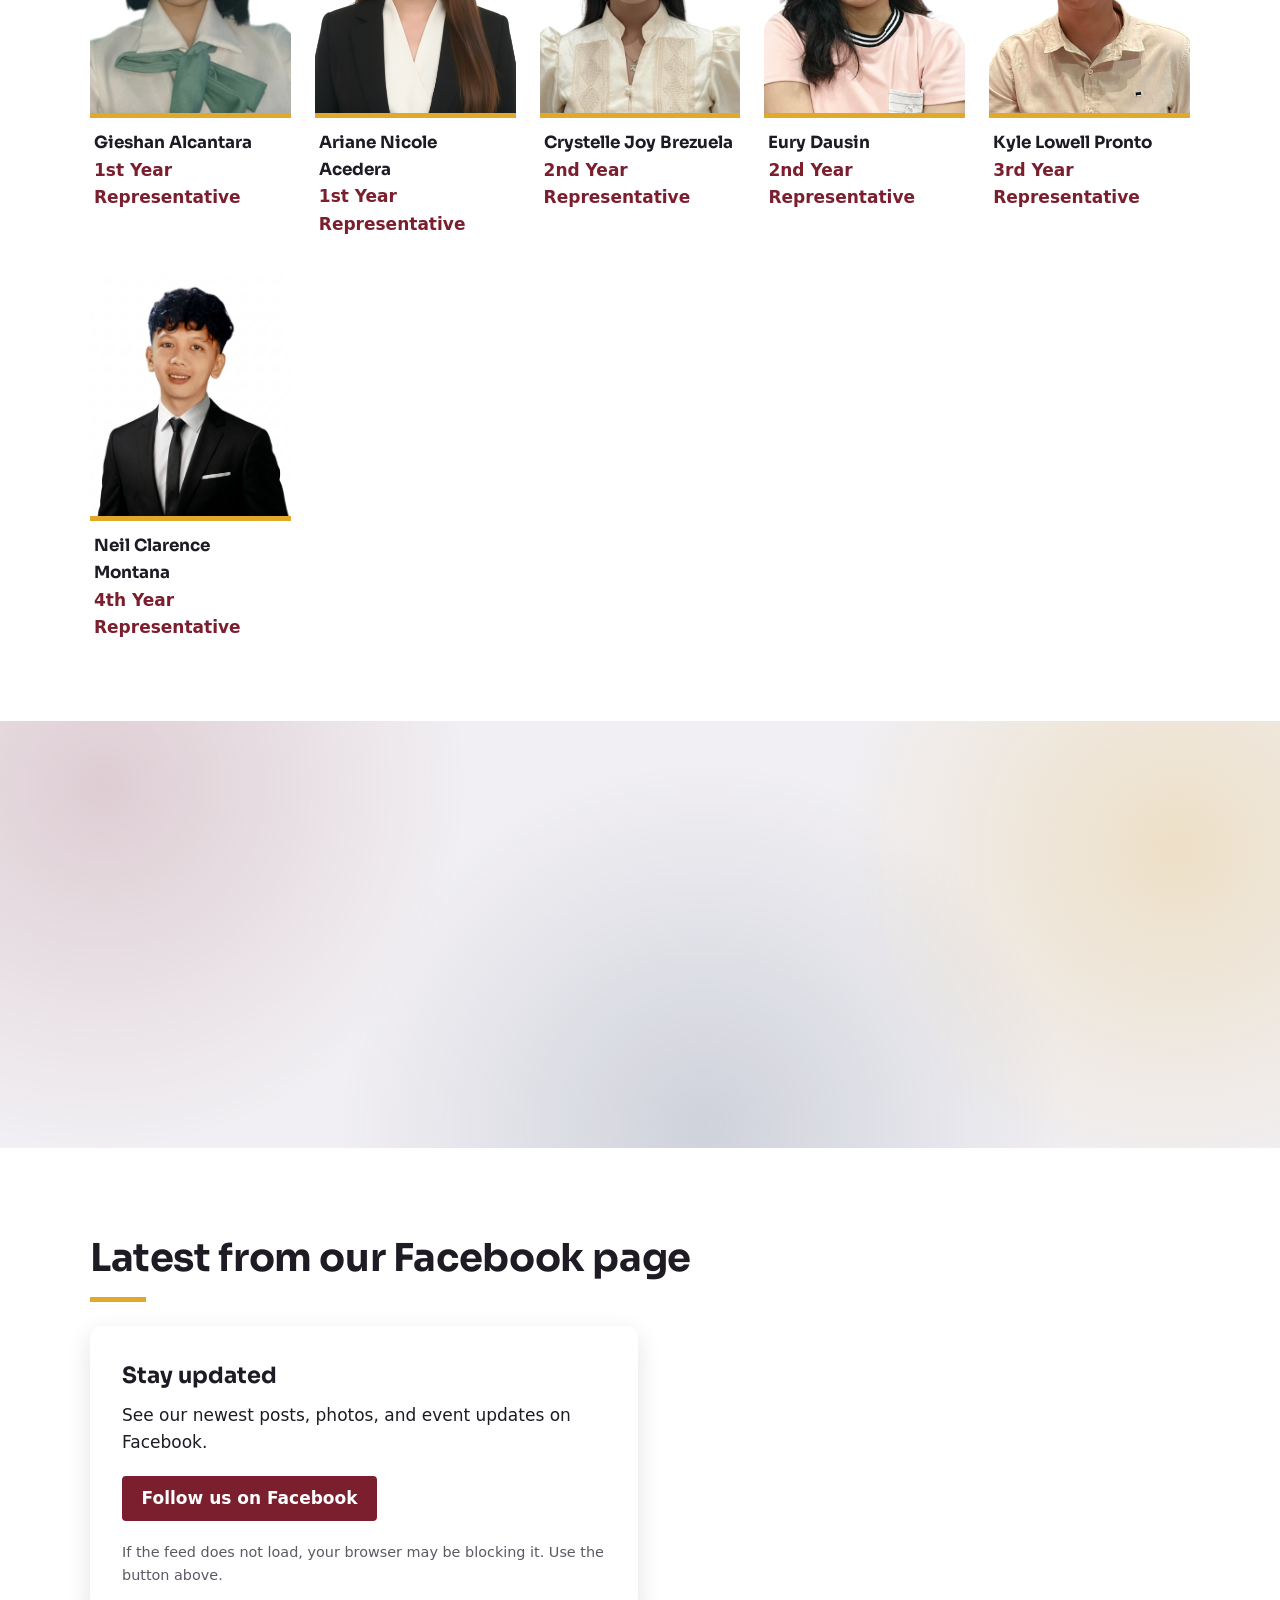
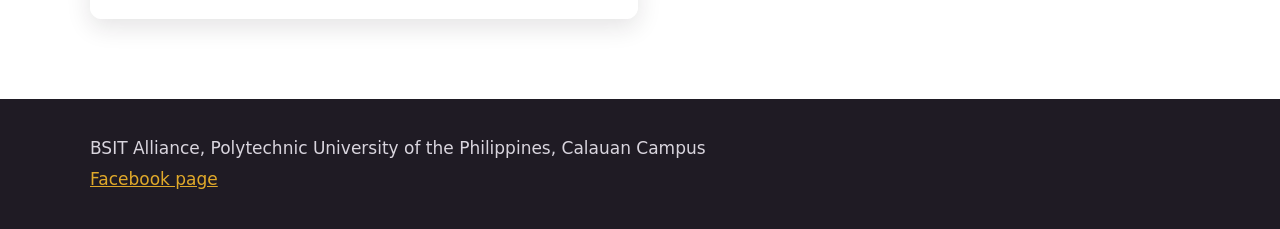
==== commit b24cdd13: "feat: turn officers section into About Us with room for the constitution text" ====
--- a/index.html
+++ b/index.html
@@ -22,7 +22,7 @@
         <p class="motto" id="motto" aria-label="Our motto"></p>
         <p class="lead">The student organization of Bachelor of Science in Information Technology students at PUP Calauan, Laguna.</p>
         <div class="actions">
-          <a class="btn primary" href="#officers">Meet the officers</a>
+          <a class="btn primary" href="#officers">About Us</a>
           <a class="btn" href="events.html">See our events</a>
           <a class="btn" id="fb-link" href="#" target="_blank" rel="noopener">Facebook</a>
         </div>
@@ -30,9 +30,10 @@
     </section>
 
     <section id="officers" class="section wrap reveal">
-      <h2>Our officers</h2>
-      <p class="section-note">The people leading the Alliance this school year.</p>
+      <h2>About Us</h2>
+      <p class="section-note">Meet the officers leading the PUPC BSIT Alliance this school year.</p>
       <div id="officer-grid" class="officer-grid"></div>
+      <div id="about-text"></div>
     </section>
 
     <section id="announcements" class="section band">
--- a/css/style.css
+++ b/css/style.css
@@ -93,4 +93,277 @@
 .bar-label{margin:.5rem 0 0;color:var(--muted)}
 .footer{background:var(--ink);color:#d9d5de;padding:2rem 0}.footer p{margin:.25rem 0}.footer a{color:var(--gold)}
 
-@media (prefers-reduced-motion:reduce){html{scroll-behavior:auto}*,*::before,*::after{animation:none!important;transition:none!important}.reveal{opacity:1;transform:none}.motto span{opacity:1;transform:none}.glyphs{display:none}}+@media (prefers-reduced-motion:reduce){html{scroll-behavior:auto}*,*::before,*::after{animation:none!important;transition:none!important}.reveal{opacity:1;transform:none}.motto span{opacity:1;transform:none}.glyphs{display:none}}
+
+/* ===== multi-page additions ===== */
+.topbar nav a.on{color:var(--gold);border-color:var(--gold)}
+.page-hero{background:linear-gradient(120deg,#561421,#7b1e2e);color:var(--white);padding:clamp(2.5rem,7vw,4.5rem) 0;border-bottom:6px solid var(--gold)}
+.page-hero h1{font-family:var(--display);font-weight:800;font-size:clamp(1.9rem,5vw,3rem);margin:.4rem 0 .5rem;letter-spacing:-.01em}
+.page-hero p{margin:.25rem 0;color:#f6e8ea;max-width:44rem}
+.back{color:var(--gold);font-weight:600;text-decoration:none}
+.back:hover{text-decoration:underline}
+a.event-card{text-decoration:none}
+.event-text{max-width:46rem;font-size:1.15rem;margin:0 0 2.5rem}
+.photo-grid{columns:3 260px;column-gap:1rem;margin-top:1.5rem}
+.shot{display:block;width:100%;margin:0 0 1rem;padding:0;border:0;background:var(--mist);cursor:zoom-in;overflow:hidden;break-inside:avoid}
+.shot img{display:block;width:100%;height:auto;transition:transform .4s}
+.shot:hover img{transform:scale(1.05)}
+.lightbox{position:fixed;inset:0;z-index:50;display:grid;place-items:center;background:rgba(15,8,10,.92);padding:1rem}
+.lightbox[hidden]{display:none}
+.lightbox img{max-width:min(92vw,1100px);max-height:86vh;object-fit:contain}
+.lightbox button{position:absolute;border:0;background:rgba(255,255,255,.14);color:#fff;font-size:2rem;line-height:1;width:3rem;height:3rem;border-radius:50%;cursor:pointer}
+.lightbox button:hover{background:var(--gold);color:var(--ink)}
+#lb-close{top:1rem;right:1rem}#lb-prev{left:1rem;top:50%}#lb-next{right:1rem;top:50%}
+.searchbox{width:min(420px,100%);padding:.7rem 1rem;font:inherit;border:2px solid #cfc9d3;border-radius:6px;margin-bottom:1.5rem}
+.searchbox:focus{border-color:var(--maroon);outline:none}
+.letter{display:flex;flex-wrap:wrap;align-items:center;justify-content:space-between;gap:1rem;padding:1rem 1.25rem;margin-bottom:.9rem;background:var(--white);border-left:5px solid var(--gold);box-shadow:0 2px 8px rgba(31,27,36,.1);transition:transform .2s}
+.letter:hover{transform:translateX(4px)}
+.letter h3{margin:0}
+.letter .meta{margin:.15rem 0 0}
+.letter-actions{display:flex;gap:.6rem}
+.btn.small{padding:.45rem 1.1rem;color:var(--maroon);border-color:var(--maroon)}
+.btn.small:hover{background:var(--maroon);color:var(--white)}
+.btn.small.fill{background:var(--maroon);color:var(--white)}
+.btn.small.fill:hover{background:var(--maroon-dark)}
+
+/* ===== polish additions ===== */
+@keyframes up{from{opacity:0;transform:translateY(18px)}}
+@keyframes fadein{from{opacity:0}}
+main{animation:fadein .5s}
+body.leaving main{opacity:0;transform:translateY(-8px);transition:opacity .25s,transform .25s}
+
+.page-hero{position:relative;overflow:hidden;--mx:75%;--my:20%;background:radial-gradient(420px circle at var(--mx) var(--my),rgba(224,169,42,.25),transparent 60%),linear-gradient(120deg,#561421,#7b1e2e,#3a0e17)}
+.page-hero .wrap{position:relative;z-index:1}
+.page-hero h1{animation:up .7s backwards}
+.page-hero p{animation:up .7s .15s backwards}
+.hero-photo{position:absolute;inset:-24px;background:center/cover;filter:blur(5px);opacity:0;transition:opacity 1.2s;will-change:transform}
+.hero-photo.on{opacity:.3}
+.share{margin-top:.9rem;font:600 .95rem var(--body);padding:.45rem 1.1rem;border:2px solid var(--white);border-radius:999px;background:transparent;color:var(--white);cursor:pointer;transition:background .2s,color .2s}
+.share:hover{background:var(--gold);border-color:var(--gold);color:var(--ink)}
+
+a.event-card{transform:perspective(700px) rotateX(var(--rx,0deg)) rotateY(var(--ry,0deg));animation:up .6s backwards;animation-delay:calc(var(--i,0) * 90ms)}
+a.event-card:hover{transform:perspective(700px) rotateX(var(--rx,0deg)) rotateY(var(--ry,0deg)) translateY(-8px)}
+.cover::after{content:"";position:absolute;inset:0;background:linear-gradient(to top,rgba(31,10,16,.6),transparent 55%)}
+.cover::before{content:"View event \2192";position:absolute;z-index:1;left:.9rem;bottom:.8rem;padding:.25rem .8rem;border-radius:999px;background:var(--gold);color:var(--ink);font:700 .85rem var(--body);opacity:0;transform:translateY(8px);transition:opacity .25s,transform .25s}
+.event-card:hover .cover::before{opacity:1;transform:none}
+.cover .pill{z-index:1}
+
+.shot{animation:up .6s backwards;animation-delay:calc(var(--i,0) * 60ms)}
+.event-nav{display:grid;grid-template-columns:repeat(auto-fit,minmax(240px,1fr));gap:1rem;margin-top:3rem}
+.event-nav a{display:block;padding:1rem 1.25rem;background:var(--mist);border-left:5px solid var(--gold);text-decoration:none;color:var(--ink);transition:transform .2s,background .2s}
+.event-nav a:hover{transform:translateY(-4px);background:#e7e3ea}
+.event-nav small{display:block;color:var(--muted);font-weight:600;text-transform:uppercase;letter-spacing:.06em}
+.event-nav .next{text-align:right;border-left:0;border-right:5px solid var(--gold)}
+
+.funds div:nth-child(2){border-left-color:var(--gold)}
+.funds div:nth-child(3){border-left-color:var(--ink)}
+.ring-wrap{display:flex;flex-wrap:wrap;align-items:center;gap:2rem;margin-top:2.5rem}
+.ring-box{position:relative;width:190px;height:190px}
+.ring{width:100%;height:100%;transform:rotate(-90deg)}
+.ring circle{fill:none;stroke-width:12;stroke-linecap:round}
+.ring-bg{stroke:#d9d5de}
+.ring-fg{stroke:var(--maroon);transition:stroke-dashoffset 1.6s ease}
+.ring-text{position:absolute;inset:0;display:grid;place-content:center;text-align:center}
+.ring-text strong{font-family:var(--display);font-size:2.2rem;line-height:1}
+.ring-text span{color:var(--muted);font-weight:600}
+.ring-note{max-width:26rem;font-size:1.15rem;margin:0}
+
+.letter{position:relative;padding-left:5.2rem;animation:up .5s backwards;animation-delay:calc(var(--i,0) * 70ms)}
+.letter::before{content:"PDF";position:absolute;left:1.1rem;top:50%;transform:translateY(-50%);width:2.9rem;height:3.5rem;display:grid;place-items:center;background:var(--maroon);color:var(--white);font:700 .8rem var(--display);border-radius:4px 16px 4px 4px;box-shadow:inset 0 -4px 0 var(--gold)}
+
+.totop{position:fixed;right:1.25rem;bottom:1.25rem;z-index:25;width:3rem;height:3rem;border:0;border-radius:50%;background:var(--gold);color:var(--ink);font-size:1.4rem;font-weight:700;cursor:pointer;opacity:0;pointer-events:none;transform:translateY(12px);transition:opacity .25s,transform .25s;box-shadow:0 6px 16px rgba(0,0,0,.25)}
+.totop.show{opacity:1;pointer-events:auto;transform:none}
+
+/* ===== round 1 ===== */
+[hidden]{display:none!important}
+.brand{display:inline-flex;align-items:center;gap:.6rem}
+.brand img{height:34px;width:auto;display:block}
+.topbar nav{align-items:center}
+.theme-btn{border:2px solid rgba(255,255,255,.5);background:transparent;color:#fff;border-radius:999px;width:2.3rem;height:2.3rem;font-size:1.05rem;cursor:pointer;transition:background .2s}
+.theme-btn:hover{background:var(--gold);border-color:var(--gold);color:#1f1b24}
+button.btn{font:600 1rem var(--body);cursor:pointer;background:transparent}
+
+.slides{position:absolute;inset:0;pointer-events:none}
+.slide{position:absolute;inset:0;background:center/cover;opacity:0;transform:scale(1.04);transition:opacity 1.6s,transform 9s linear}
+.slide.on{opacity:1;transform:scale(1.14)}
+.slides::after{content:"";position:absolute;inset:0;background:linear-gradient(100deg,rgba(60,12,24,.92),rgba(86,20,33,.7) 55%,rgba(60,12,24,.55))}
+
+.stats-band{background:var(--maroon-dark);padding:2rem 0}
+.stats{display:grid;grid-template-columns:repeat(auto-fit,minmax(150px,1fr));gap:1rem;text-align:center}
+.stat strong{display:block;font-family:var(--display);font-size:clamp(2rem,5vw,3rem);color:var(--gold);line-height:1.1}
+.stat span{color:#f1dfe2;font-weight:600}
+
+.officer{cursor:pointer}
+.profile{display:grid;grid-template-columns:minmax(0,1fr) minmax(0,1.2fr)}
+.profile-photo{aspect-ratio:4/5;background:var(--maroon);display:grid;place-items:center;overflow:hidden}
+.profile-photo img{width:100%;height:100%;object-fit:cover;display:block}
+.profile-info{padding:2rem 1.75rem;display:flex;flex-direction:column;justify-content:center;align-items:flex-start;gap:.4rem}
+.profile-info h3{font-size:1.6rem;margin:.3rem 0 0}
+.profile-info .role{color:var(--maroon);font-weight:700}
+.profile-info blockquote{margin:.8rem 0 0;padding-left:1rem;border-left:4px solid var(--gold);font-style:italic}
+@media(max-width:640px){.profile{grid-template-columns:1fr}}
+
+.pdf-box{width:min(980px,100%)}
+.pdf-head{display:flex;flex-wrap:wrap;align-items:center;gap:.75rem;padding:1rem 4rem 1rem 1.25rem}
+.pdf-head h3{margin:0;flex:1 1 200px}
+.pdf-frame{width:100%;height:min(72vh,720px);border:0;display:block;background:var(--mist)}
+.pdf-note{padding:.6rem 1.25rem;margin:0;color:var(--muted);font-size:.95rem}
+.letter-actions{flex-wrap:wrap}
+
+.next-up{display:flex;flex-wrap:wrap;align-items:center;justify-content:space-between;gap:1rem;padding:1.25rem 1.5rem;margin-bottom:1.75rem;background:linear-gradient(120deg,var(--maroon-dark),var(--maroon));color:#fff;text-decoration:none;border-bottom:5px solid var(--gold);transition:transform .2s}
+.next-up:hover{transform:translateY(-4px)}
+.next-up small{display:block;color:var(--gold);font-weight:700;letter-spacing:.1em;text-transform:uppercase}
+.next-up strong{font-family:var(--display);font-size:1.25rem}
+.clock{display:flex;gap:.6rem}
+.clock b{display:block;min-width:3.6rem;padding:.4rem .5rem;background:rgba(255,255,255,.14);text-align:center;font:700 1.4rem var(--display)}
+.clock em{display:block;font:600 .7rem var(--body);font-style:normal;opacity:.8;text-transform:uppercase}
+
+/* dark mode */
+[data-theme=dark]{--ink:#f1edf3;--mist:#1d1922;--muted:#b9b2c0}
+[data-theme=dark] body{background:#141116}
+[data-theme=dark] .event-card,[data-theme=dark] .funds div,[data-theme=dark] .letter,[data-theme=dark] .modal-box,[data-theme=dark] .event-nav a{background:#25202b}
+[data-theme=dark] .event-nav a:hover{background:#322b39}
+[data-theme=dark] .footer{background:#0d0a0f}
+[data-theme=dark] .btn.primary,[data-theme=dark] .pill,[data-theme=dark] .totop{color:#1f1b24}
+[data-theme=dark] .pill.done{background:#3d3544;color:#fff}
+[data-theme=dark] .officer-position,[data-theme=dark] .more,[data-theme=dark] .profile-info .role{color:#f0b8c2}
+[data-theme=dark] .tab,[data-theme=dark] .btn.small{color:#f0b8c2;border-color:#f0b8c2}
+[data-theme=dark] .tab.on,[data-theme=dark] .tab:hover,[data-theme=dark] .btn.small:hover,[data-theme=dark] .btn.small.fill{background:var(--maroon);color:#fff;border-color:var(--maroon)}
+[data-theme=dark] .searchbox{background:var(--mist);color:var(--ink);border-color:#4a4153}
+
+/* ===== funds report ===== */
+.report{display:grid;grid-template-columns:minmax(0,1.7fr) minmax(0,1fr);gap:2rem;align-items:start;margin-top:1.5rem}
+@media(max-width:900px){.report{grid-template-columns:1fr}.running{order:-1}}
+.rsec{margin-bottom:1rem;background:var(--white);box-shadow:0 2px 8px rgba(31,27,36,.12)}
+.rsec summary{display:flex;flex-wrap:wrap;gap:.25rem 1rem;padding:.9rem 1.1rem;background:var(--maroon-dark);color:#fff;font-weight:700;cursor:pointer;list-style:none}
+.rsec summary::-webkit-details-marker{display:none}
+.rsec summary::after{content:"+";margin-left:auto;color:var(--gold);font-size:1.3rem;line-height:1}
+.rsec[open] summary::after{content:"\2212"}
+.re{color:var(--gold);font-weight:600}
+.tscroll{overflow-x:auto}
+.rtable{width:100%;border-collapse:collapse;font-size:.95rem}
+.rtable th,.rtable td{padding:.55rem .75rem;border-bottom:1px solid #e2dfe5;text-align:left}
+.rtable th{background:var(--mist);font-size:.8rem;text-transform:uppercase;letter-spacing:.04em}
+.rtable .n{text-align:right;white-space:nowrap}
+.rtable .inc{background:#e3f4e6;color:#1d6b2f;font-weight:600}
+.rtable .exp{background:#fbe4e4;color:#9b1c1c;font-weight:600}
+.running{position:sticky;top:5rem;background:var(--white);box-shadow:0 2px 8px rgba(31,27,36,.12)}
+.running h3{margin:0;padding:1rem 1.1rem;background:var(--maroon-dark);color:#fff;text-align:center}
+.running .hl td{background:#fdf0d0;color:#1f1b24;font-weight:700}
+.running .hl small{color:#5d5864}
+.running small{display:block;color:var(--muted);font-weight:400}
+[data-theme=dark] .rsec,[data-theme=dark] .running{background:#25202b}
+[data-theme=dark] .rtable th,[data-theme=dark] .rtable td{border-color:#3a3340}
+[data-theme=dark] .rtable .inc{background:#1f3a27;color:#8fe0a4}
+[data-theme=dark] .rtable .exp{background:#40222a;color:#f3a5ae}
+
+/* ===== round 2 ===== */
+:root{--navy:#1f3a5f}
+
+#loader{position:fixed;inset:0;z-index:100;display:grid;place-content:center;justify-items:center;gap:1rem;background:linear-gradient(135deg,#3a0e17,#7b1e2e);color:#fff;font-family:var(--display);font-weight:700;transition:opacity .5s,visibility .5s}
+#loader.done{opacity:0;visibility:hidden}
+#loader img{height:72px;width:auto}
+.ld-bar{width:180px;height:4px;background:rgba(255,255,255,.2);overflow:hidden}
+.ld-bar i{display:block;height:100%;width:40%;background:var(--gold);animation:ld 1s ease-in-out infinite}
+@keyframes ld{from{transform:translateX(-100%)}to{transform:translateX(260%)}}
+
+.hero{border-bottom:0;padding-bottom:clamp(6rem,13vw,10rem)}
+.hero::after{content:"";position:absolute;left:0;right:0;bottom:-1px;height:56px;background:url("data:image/svg+xml,%3Csvg xmlns='http://www.w3.org/2000/svg' viewBox='0 0 1440 60' preserveAspectRatio='none'%3E%3Cpath fill='%23561421' d='M0 32C240 72 480 0 720 32S1200 62 1440 22V60H0Z'/%3E%3C/svg%3E") bottom/100% 100% no-repeat}
+.marquee{overflow:hidden;background:var(--gold);color:#1f1b24;padding:.7rem 0;font:800 1rem var(--display);letter-spacing:.2em;white-space:nowrap}
+.m-track{display:inline-block;animation:mq 32s linear infinite}
+@keyframes mq{to{transform:translateX(-50%)}}
+
+.a-top{display:flex;align-items:center;gap:.6rem;margin-bottom:.4rem}
+.tag{padding:.1rem .7rem;border-radius:999px;font-size:.75rem;font-weight:700;letter-spacing:.05em;text-transform:uppercase;background:var(--navy);color:#fff}
+.t-event{background:var(--maroon)}
+.t-reminder{background:var(--gold);color:#1f1b24}
+.badge-new{padding:.1rem .6rem;border-radius:999px;font-size:.75rem;font-weight:700;background:#d6336c;color:#fff;animation:pulse 1.6s infinite}
+@keyframes pulse{50%{transform:scale(1.12)}}
+
+.feature{position:relative;margin-bottom:2rem;overflow:hidden;box-shadow:0 8px 24px rgba(31,27,36,.25)}
+.fslide{position:absolute;inset:0;display:flex;align-items:flex-end;background:center/cover;opacity:0;visibility:hidden;transition:opacity .9s,visibility .9s;text-decoration:none;color:#fff}
+.fslide.on{opacity:1;visibility:visible;position:relative}
+.fslide::before{content:"";position:absolute;inset:0;background:linear-gradient(to top,rgba(40,8,16,.9),rgba(40,8,16,.1) 65%)}
+.feature{min-height:340px}
+.fslide{min-height:340px}
+.ftext{position:relative;padding:1.5rem 1.75rem 2.4rem;max-width:40rem}
+.ftext h3{font-size:clamp(1.4rem,3.5vw,2rem);margin:.5rem 0 .25rem}
+.ftext p{margin:0 0 1rem}
+.fnav{position:absolute;top:50%;z-index:2;width:2.6rem;height:2.6rem;margin-top:-1.3rem;border:0;border-radius:50%;background:rgba(255,255,255,.18);color:#fff;font-size:1.6rem;line-height:1;cursor:pointer}
+.fnav:hover{background:var(--gold);color:#1f1b24}
+.fprev{left:.75rem}.fnext{right:.75rem}
+.fdots{position:absolute;z-index:2;left:0;right:0;bottom:.8rem;display:flex;justify-content:center;gap:.5rem}
+.fdot{width:.7rem;height:.7rem;padding:0;border:0;border-radius:50%;background:rgba(255,255,255,.5);cursor:pointer}
+.fdot.on{background:var(--gold);transform:scale(1.3)}
+
+.timeline{list-style:none;margin:2rem 0 0;padding:0;position:relative}
+.timeline::before{content:"";position:absolute;left:50%;top:0;bottom:0;width:4px;margin-left:-2px;background:linear-gradient(var(--gold),var(--maroon))}
+.timeline li{position:relative;width:50%;padding:0 2.5rem 2rem 0;opacity:0;transform:translateY(24px);transition:opacity .6s,transform .6s}
+.timeline li.in{opacity:1;transform:none}
+.timeline li:nth-child(even){margin-left:50%;padding:0 0 2rem 2.5rem}
+.timeline li::before{content:"";position:absolute;top:1.2rem;right:-9px;width:18px;height:18px;border-radius:50%;background:var(--gold);border:4px solid var(--maroon)}
+.timeline li:nth-child(even)::before{right:auto;left:-9px}
+.tl-card{display:block;padding:1rem 1.2rem;background:var(--white);border-top:4px solid var(--navy);box-shadow:0 2px 8px rgba(31,27,36,.12);text-decoration:none;color:inherit;transition:transform .2s}
+.tl-card:hover{transform:translateY(-4px)}
+.tl-card time{color:var(--muted);font-weight:600;font-size:.9rem}
+.tl-card h3{margin:.2rem 0 .5rem}
+@media(max-width:700px){.timeline::before{left:12px}.timeline li,.timeline li:nth-child(even){width:100%;margin-left:0;padding:0 0 1.5rem 2.2rem}.timeline li::before,.timeline li:nth-child(even)::before{left:3px;right:auto}}
+
+.shot{position:relative}
+.shot .cap{position:absolute;left:0;right:0;bottom:0;padding:.6rem .8rem;background:linear-gradient(transparent,rgba(31,10,16,.88));color:#fff;font:600 .9rem var(--body);text-align:left;transform:translateY(100%);transition:transform .3s}
+.shot:hover .cap,.shot:focus-visible .cap{transform:none}
+
+.charts{display:grid;grid-template-columns:minmax(0,1fr) minmax(0,1.3fr);gap:2rem;margin:1.5rem 0 3rem}
+@media(max-width:800px){.charts{grid-template-columns:1fr}}
+.ch-card{padding:1.5rem;background:var(--white);box-shadow:0 2px 8px rgba(31,27,36,.12)}
+.ch-card h3{margin:0 0 1rem}
+.dn-box{position:relative;width:200px;height:200px;margin:0 auto 1rem}
+.donut{width:100%;height:100%;transform:rotate(-90deg)}
+.donut circle{fill:none;stroke-width:14}
+.seg{transition:stroke-dasharray 1.4s ease}
+.dn-text{position:absolute;inset:0;display:grid;place-content:center;text-align:center;line-height:1.2}
+.dn-text strong{font:700 1.15rem var(--display)}
+.dn-text span{color:var(--muted);font-size:.9rem}
+.legend{list-style:none;margin:0;padding:0;display:grid;gap:.4rem}
+.legend li{display:flex;gap:.6rem;align-items:baseline}
+.legend i{flex:none;width:.8rem;height:.8rem;border-radius:2px}
+.legend b{margin-left:auto;white-space:nowrap}
+.ch-row{margin-bottom:1.2rem}
+.ch-row p{margin:0 0 .3rem;font-weight:600}
+.trk{display:flex;align-items:center;gap:.6rem;margin-bottom:.3rem}
+.trk div{flex:1;height:12px;background:#e6e2ea;border-radius:999px;overflow:hidden}
+.trk i{display:block;height:100%;width:0;border-radius:999px;transition:width 1.3s ease}
+.trk .g{background:#2e8b57}.trk .r{background:var(--maroon)}
+.trk span{min-width:6.5rem;text-align:right;font-size:.9rem;color:var(--muted)}
+
+[data-theme=dark] .tl-card,[data-theme=dark] .ch-card{background:#25202b}
+[data-theme=dark] .trk div{background:#3a3340}
+
+/* ===== round 3: glass look + Facebook feed ===== */
+body{background:radial-gradient(640px circle at 0% 18%,rgba(123,30,46,.08),transparent 70%),radial-gradient(640px circle at 100% 55%,rgba(224,169,42,.12),transparent 70%),#fff;background-attachment:fixed}
+.band{background:radial-gradient(520px circle at 8% 15%,rgba(123,30,46,.16),transparent 70%),radial-gradient(480px circle at 92% 30%,rgba(224,169,42,.22),transparent 70%),radial-gradient(520px circle at 55% 95%,rgba(31,58,95,.16),transparent 70%),var(--mist)}
+
+.event-card,.funds div,.letter,.tl-card,.ch-card,.rsec,.running,.event-nav a,.announcement,.fb-card{background:rgba(255,255,255,.62);-webkit-backdrop-filter:blur(12px) saturate(150%);backdrop-filter:blur(12px) saturate(150%);box-shadow:0 8px 24px rgba(31,27,36,.12),inset 0 0 0 1px rgba(255,255,255,.55);border-radius:12px}
+.rsec,.running{overflow:hidden}
+.rtable th{background:rgba(241,239,243,.7)}
+.announcement{padding-right:1.25rem}
+
+.motto{display:inline-flex;padding:.55rem 1.3rem;border-radius:999px;background:rgba(255,255,255,.1);border:1px solid rgba(255,255,255,.28);-webkit-backdrop-filter:blur(10px);backdrop-filter:blur(10px)}
+.hero .btn:not(.primary){background:rgba(255,255,255,.1);-webkit-backdrop-filter:blur(6px);backdrop-filter:blur(6px)}
+.hero .btn:not(.primary):hover{background:rgba(255,255,255,.22)}
+.modal{-webkit-backdrop-filter:blur(6px);backdrop-filter:blur(6px)}
+
+.fb-wrap{display:grid;grid-template-columns:minmax(0,1fr) minmax(0,520px);gap:2rem;align-items:center;margin-top:1.5rem}
+@media(max-width:860px){.fb-wrap{grid-template-columns:1fr}}
+.fb-card{padding:2rem}
+.fb-card h3{font-size:1.4rem}
+.fb-card p{margin:.4rem 0 1.2rem}
+.fb-card .meta{margin:1.2rem 0 0;font-size:.9rem}
+.fb-hold{min-height:200px}
+.fb-frame{display:block;width:100%;max-width:500px;height:640px;border:0;background:#fff;border-radius:12px;box-shadow:0 8px 24px rgba(31,27,36,.18)}
+
+/* glass in dark mode */
+[data-theme=dark] body{background:radial-gradient(640px circle at 0% 18%,rgba(192,69,90,.14),transparent 70%),radial-gradient(640px circle at 100% 55%,rgba(224,169,42,.1),transparent 70%),#141116;background-attachment:fixed}
+[data-theme=dark] .band{background:radial-gradient(520px circle at 8% 15%,rgba(123,30,46,.35),transparent 70%),radial-gradient(480px circle at 92% 30%,rgba(224,169,42,.12),transparent 70%),radial-gradient(520px circle at 55% 95%,rgba(31,58,95,.4),transparent 70%),#1d1922}
+[data-theme=dark] .event-card,[data-theme=dark] .funds div,[data-theme=dark] .letter,[data-theme=dark] .tl-card,[data-theme=dark] .ch-card,[data-theme=dark] .rsec,[data-theme=dark] .running,[data-theme=dark] .event-nav a,[data-theme=dark] .announcement,[data-theme=dark] .fb-card{background:rgba(37,32,43,.62);box-shadow:0 8px 24px rgba(0,0,0,.35),inset 0 0 0 1px rgba(255,255,255,.08)}
+[data-theme=dark] .rtable th{background:rgba(255,255,255,.06)}
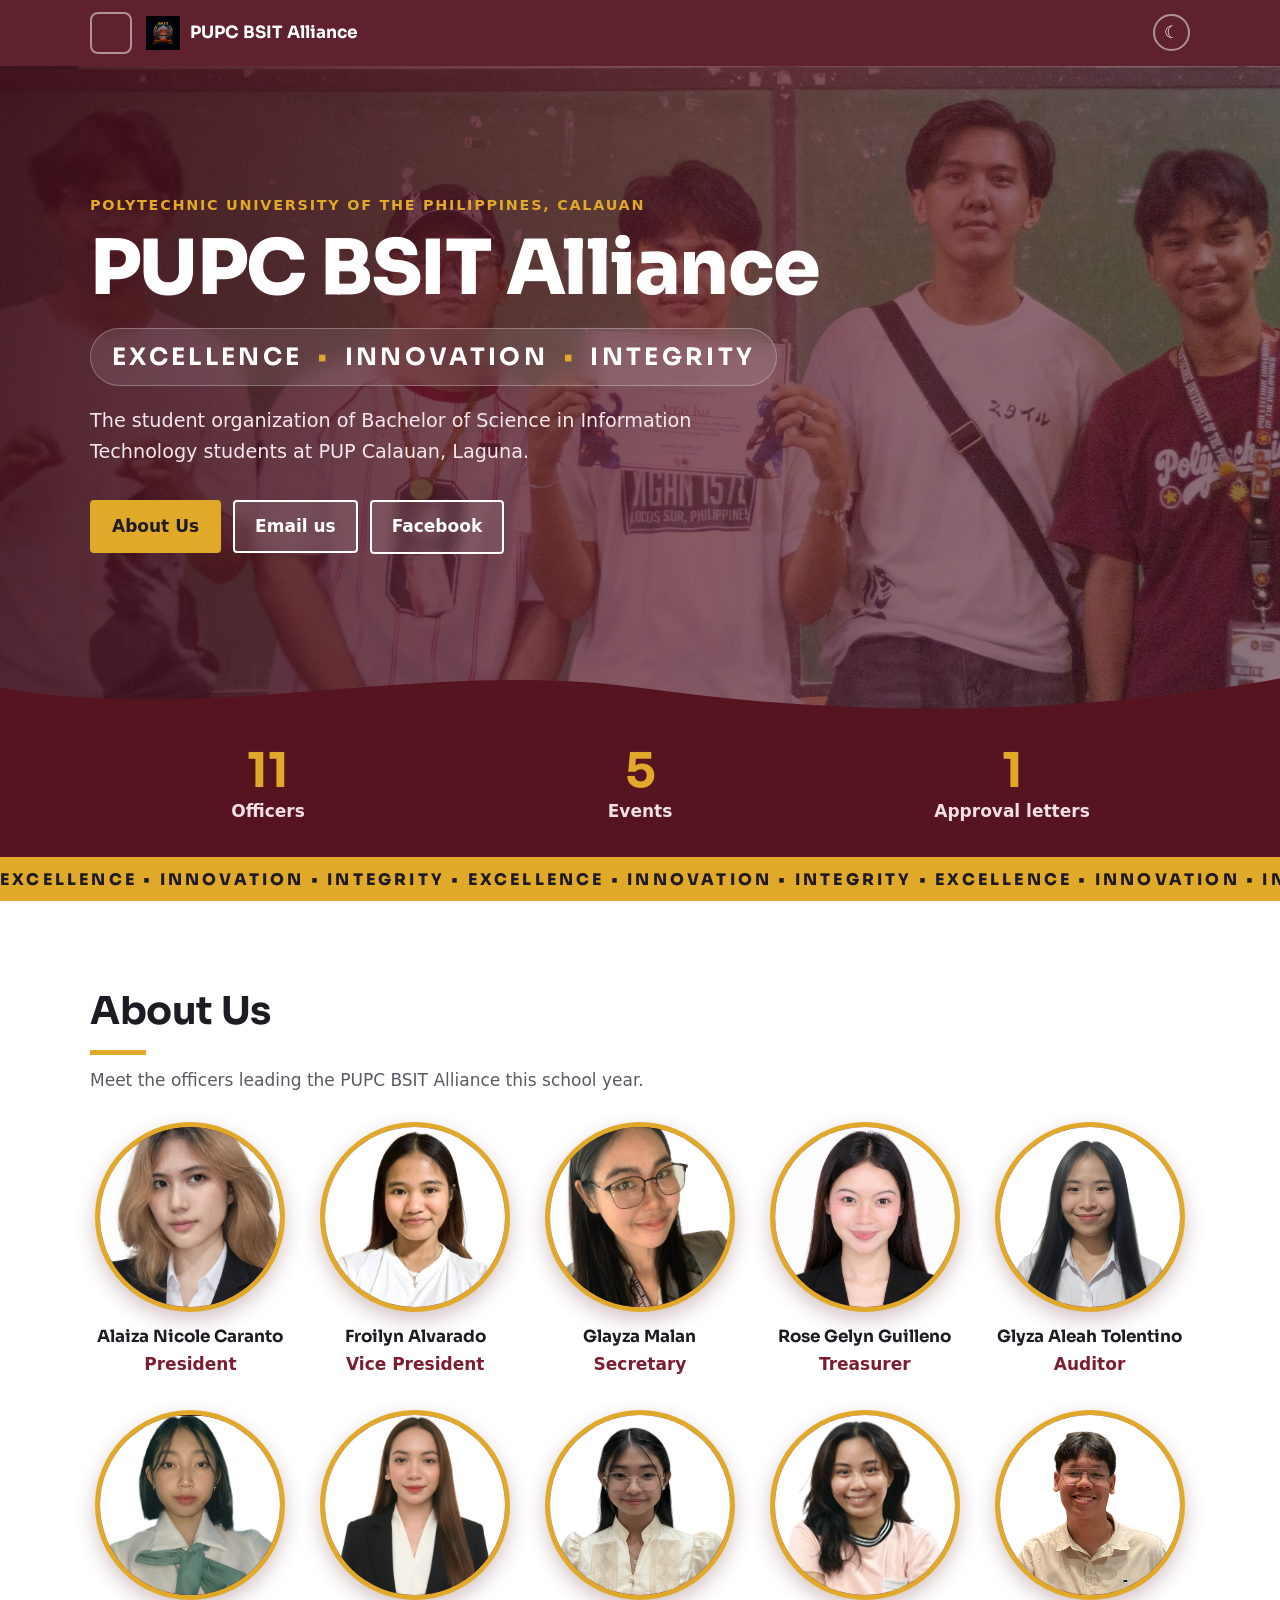
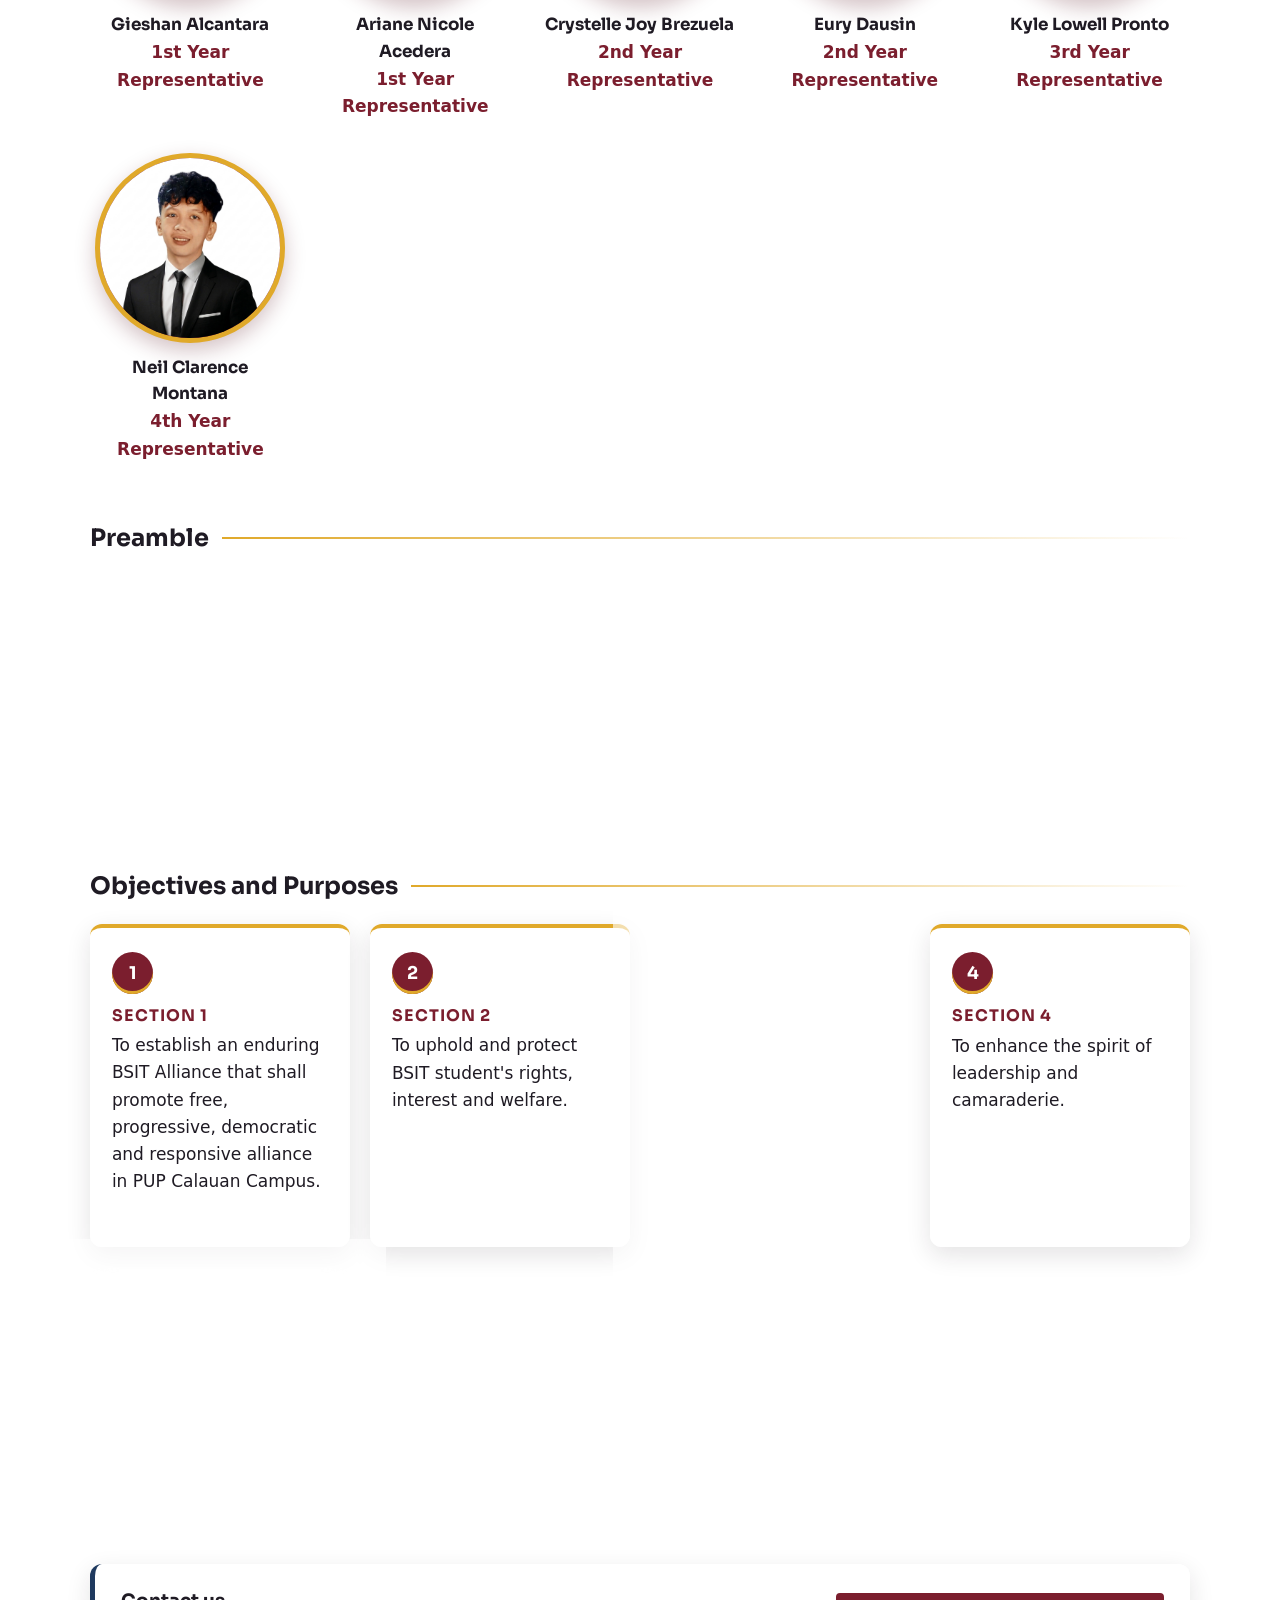
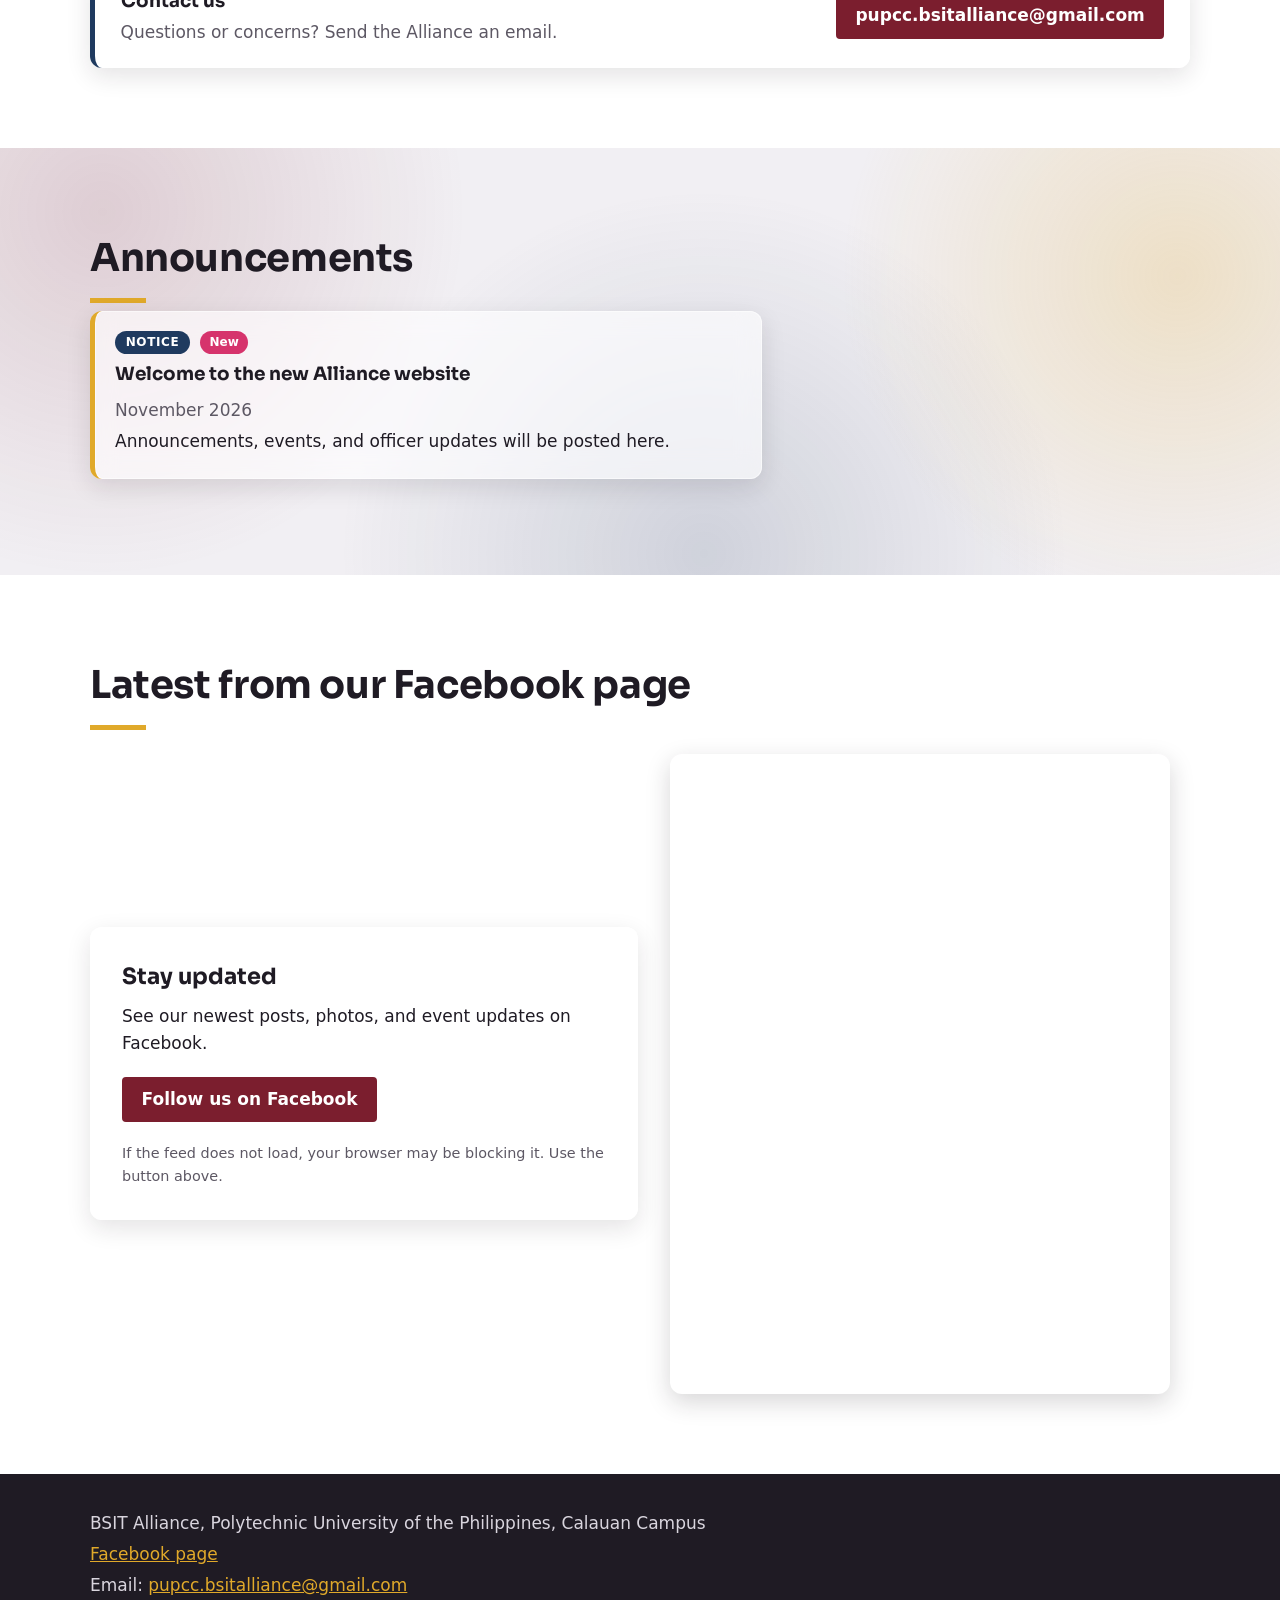
==== commit 9328a49d: "feat: replace See our events with an email button" ====
--- a/index.html
+++ b/index.html
@@ -23,7 +23,7 @@
         <p class="lead">The student organization of Bachelor of Science in Information Technology students at PUP Calauan, Laguna.</p>
         <div class="actions">
           <a class="btn primary" href="#officers">About Us</a>
-          <a class="btn" href="events.html">See our events</a>
+                    <a class="btn" href="mailto:pupcc.bsitalliance@gmail.com">Email us</a>
           <a class="btn" id="fb-link" href="#" target="_blank" rel="noopener">Facebook</a>
         </div>
       </div>
--- a/css/style.css
+++ b/css/style.css
@@ -366,4 +366,53 @@
 [data-theme=dark] body{background:radial-gradient(640px circle at 0% 18%,rgba(192,69,90,.14),transparent 70%),radial-gradient(640px circle at 100% 55%,rgba(224,169,42,.1),transparent 70%),#141116;background-attachment:fixed}
 [data-theme=dark] .band{background:radial-gradient(520px circle at 8% 15%,rgba(123,30,46,.35),transparent 70%),radial-gradient(480px circle at 92% 30%,rgba(224,169,42,.12),transparent 70%),radial-gradient(520px circle at 55% 95%,rgba(31,58,95,.4),transparent 70%),#1d1922}
 [data-theme=dark] .event-card,[data-theme=dark] .funds div,[data-theme=dark] .letter,[data-theme=dark] .tl-card,[data-theme=dark] .ch-card,[data-theme=dark] .rsec,[data-theme=dark] .running,[data-theme=dark] .event-nav a,[data-theme=dark] .announcement,[data-theme=dark] .fb-card{background:rgba(37,32,43,.62);box-shadow:0 8px 24px rgba(0,0,0,.35),inset 0 0 0 1px rgba(255,255,255,.08)}
-[data-theme=dark] .rtable th{background:rgba(255,255,255,.06)}+[data-theme=dark] .rtable th{background:rgba(255,255,255,.06)}
+
+/* ===== round 4: side menu, circle officers, about us ===== */
+.topbar{justify-content:flex-start;gap:.9rem}
+.topbar .theme-btn{margin-left:auto}
+.menu-btn{display:inline-flex;flex-direction:column;justify-content:center;gap:5px;width:2.6rem;height:2.6rem;padding:0 .6rem;border:2px solid rgba(255,255,255,.5);border-radius:8px;background:transparent;cursor:pointer;transition:background .2s}
+.menu-btn span{display:block;height:2px;background:#fff;transition:transform .25s,opacity .25s}
+.menu-btn:hover{background:rgba(255,255,255,.14)}
+body.menu-open .menu-btn span:nth-child(1){transform:translateY(7px) rotate(45deg)}
+body.menu-open .menu-btn span:nth-child(2){opacity:0}
+body.menu-open .menu-btn span:nth-child(3){transform:translateY(-7px) rotate(-45deg)}
+
+.drawer{position:fixed;top:0;left:0;bottom:0;z-index:60;width:min(300px,82vw);display:flex;flex-direction:column;gap:.35rem;padding:1.1rem 1.1rem 2rem;background:linear-gradient(170deg,#3a0e17,#561421 55%,#1f3a5f);box-shadow:8px 0 30px rgba(0,0,0,.35);transform:translateX(-102%);visibility:hidden;transition:transform .3s,visibility 0s .3s;overflow-y:auto}
+body.menu-open .drawer{transform:none;visibility:visible;transition:transform .3s}
+.drawer-head{display:flex;align-items:center;justify-content:space-between;margin-bottom:1rem;color:var(--gold);font:700 1rem var(--display);letter-spacing:.12em;text-transform:uppercase}
+.drawer-x{width:2.4rem;height:2.4rem;border:0;border-radius:50%;background:rgba(255,255,255,.12);color:#fff;font-size:1.5rem;line-height:1;cursor:pointer}
+.drawer-x:hover{background:var(--gold);color:#1f1b24}
+.drawer a{display:block;padding:.85rem 1rem;border-left:4px solid transparent;border-radius:6px;color:#f6e8ea;text-decoration:none;font:600 1.1rem var(--display);transition:background .2s,border-color .2s,padding-left .2s}
+.drawer a:hover{background:rgba(255,255,255,.1);border-color:var(--gold);padding-left:1.35rem}
+.drawer a.on{background:rgba(224,169,42,.18);border-color:var(--gold);color:var(--gold)}
+.scrim{position:fixed;inset:0;z-index:55;background:rgba(20,10,14,.55);opacity:0;pointer-events:none;transition:opacity .3s}
+body.menu-open .scrim{opacity:1;pointer-events:auto}
+
+.officer-grid{grid-template-columns:repeat(auto-fill,minmax(170px,1fr))}
+.officer{text-align:center}
+.officer-photo{aspect-ratio:1/1;width:min(100%,190px);margin-inline:auto;border-radius:50%;border:5px solid var(--gold);box-shadow:0 8px 20px rgba(86,20,33,.25)}
+.officer-photo img{object-position:center 20%}
+.officer:hover .officer-card{box-shadow:none}
+.officer:hover .officer-photo{box-shadow:0 16px 30px rgba(86,20,33,.4)}
+.officer figcaption{align-items:center}
+
+.about-block{margin-top:3.5rem}
+.about-block .sub{display:flex;align-items:center;gap:.8rem;margin:0 0 1.2rem;font-family:var(--display);font-size:1.5rem}
+.about-block .sub::after{content:"";flex:1;height:2px;background:linear-gradient(90deg,var(--gold),transparent)}
+.preamble,.obj,.contact{background:rgba(255,255,255,.62);-webkit-backdrop-filter:blur(12px) saturate(150%);backdrop-filter:blur(12px) saturate(150%);box-shadow:0 8px 24px rgba(31,27,36,.12),inset 0 0 0 1px rgba(255,255,255,.55);border-radius:12px}
+.preamble{position:relative;padding:2rem 2.2rem 2rem 3.6rem}
+.preamble::before{content:"\201C";position:absolute;left:1rem;top:.2rem;font:800 5rem/1 var(--display);color:var(--gold)}
+.preamble p{margin:0;font-size:1.15rem;line-height:1.85;text-align:justify}
+.obj-grid{display:grid;grid-template-columns:repeat(auto-fit,minmax(260px,1fr));gap:1.25rem}
+.obj{padding:1.5rem 1.4rem;border-top:4px solid var(--gold);transition:transform .25s,opacity .6s}
+.obj:hover{transform:translateY(-6px)}
+.obj .num{display:inline-grid;place-items:center;width:2.6rem;height:2.6rem;margin-bottom:.7rem;border-radius:50%;background:var(--maroon);color:#fff;font:700 1.1rem var(--display);box-shadow:inset 0 -3px 0 var(--gold)}
+.obj h4{margin:0 0 .4rem;color:var(--maroon);font:700 1rem var(--display);text-transform:uppercase;letter-spacing:.06em}
+.obj p{margin:0}
+.contact{display:flex;flex-wrap:wrap;align-items:center;justify-content:space-between;gap:1rem;padding:1.4rem 1.6rem;border-left:5px solid var(--navy)}
+.contact h3{margin:0}
+.contact .meta{margin:.2rem 0 0}
+
+[data-theme=dark] .preamble,[data-theme=dark] .obj,[data-theme=dark] .contact{background:rgba(37,32,43,.62);box-shadow:0 8px 24px rgba(0,0,0,.35),inset 0 0 0 1px rgba(255,255,255,.08)}
+[data-theme=dark] .obj h4{color:#f0b8c2}
